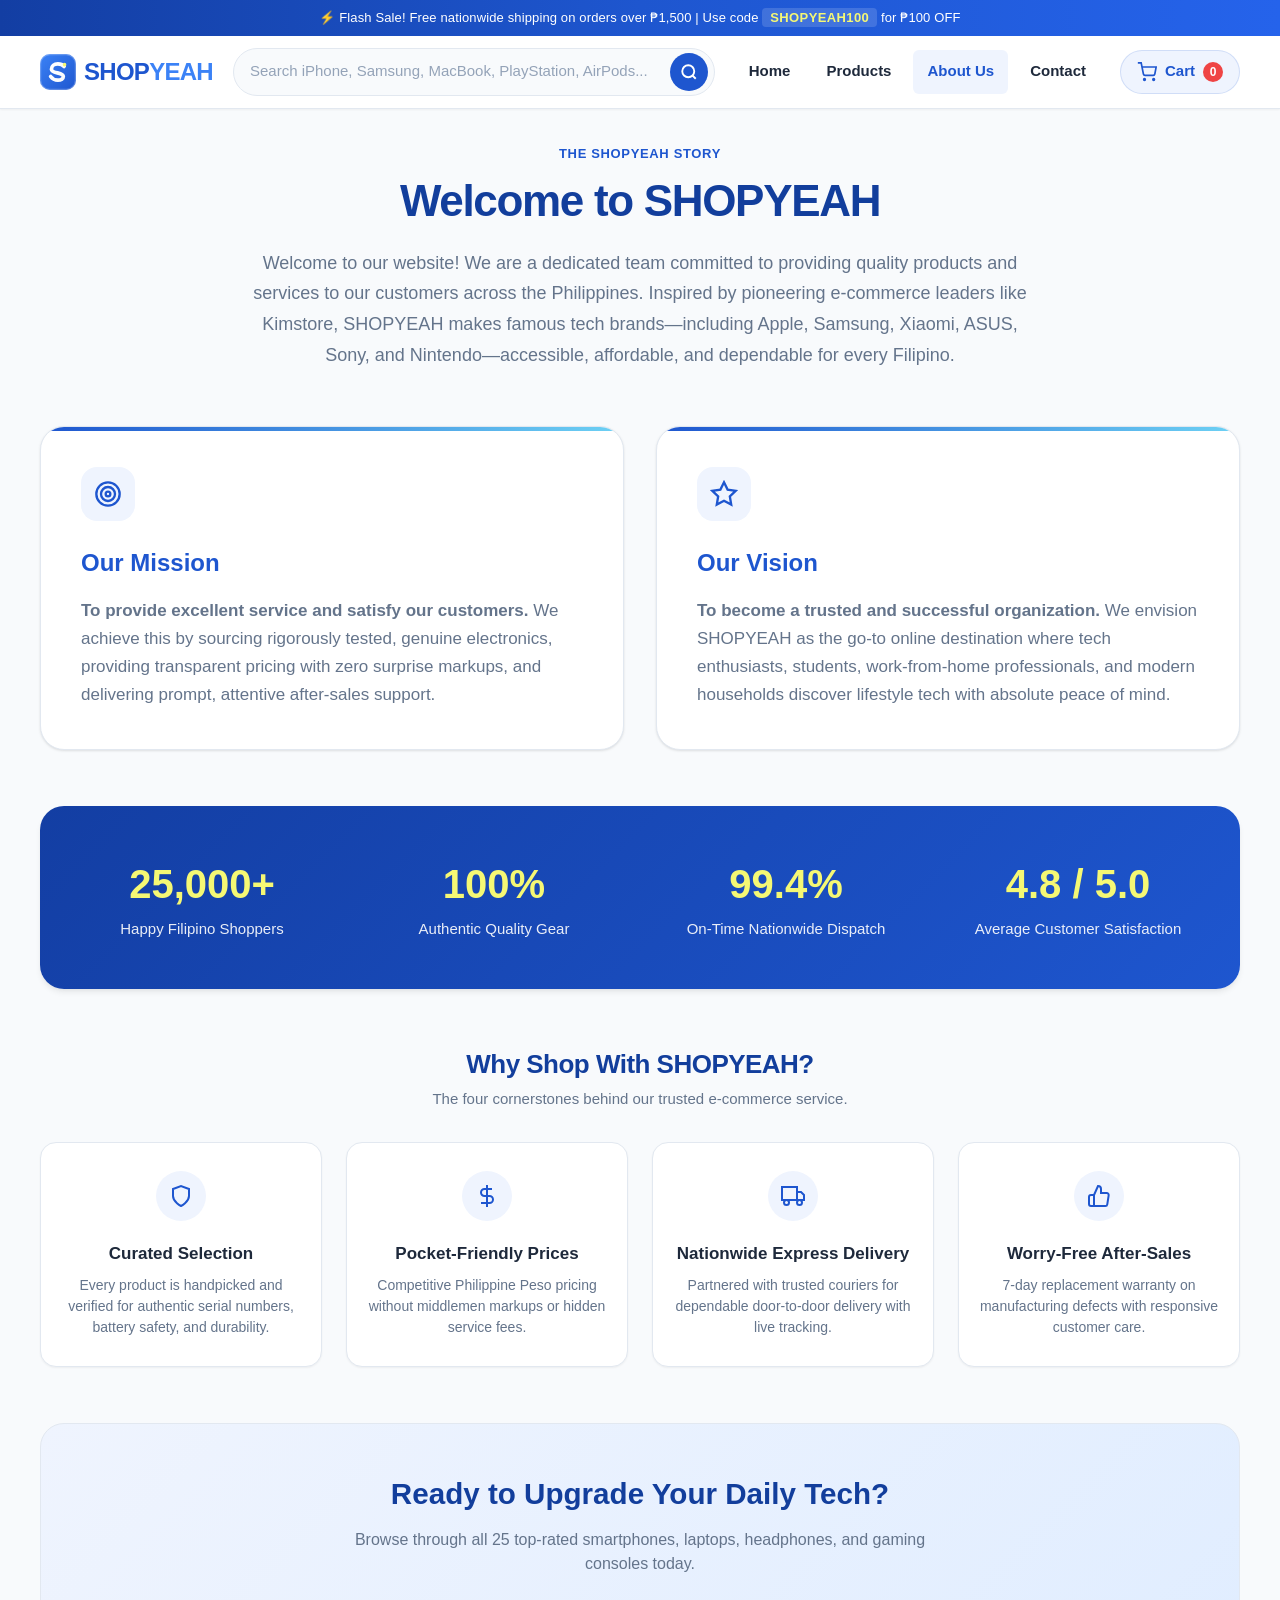
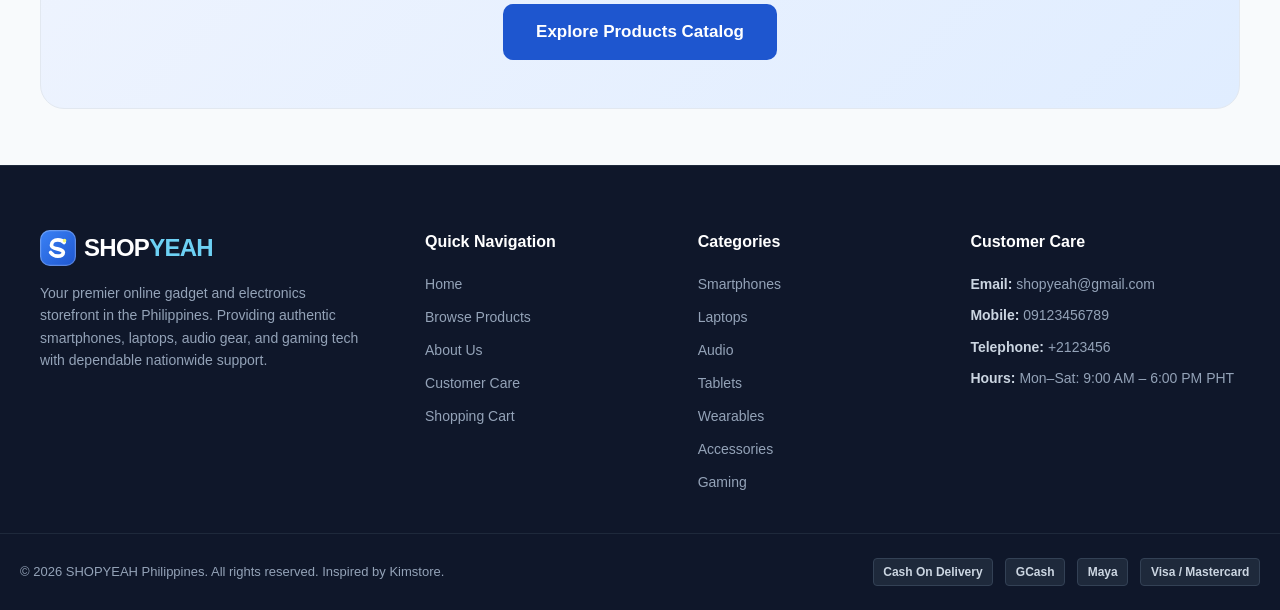
==== aboutus.html @ 4b77431b "Refactor code structure for improved readability and maintainability" ====
<!DOCTYPE html>
<html lang="en">
<head>
    <meta charset="UTF-8">
    <meta name="viewport" content="width=device-width, initial-scale=1.0">
    <title>SHOPYEAH - About Us & Our Mission</title>
    <meta name="description" content="Discover SHOPYEAH's story, our mission to provide quality tech & lifestyle products, and our vision to be the most trusted e-commerce platform in the Philippines.">
    <link rel="stylesheet" href="style.css">
</head>
<body>
    <!-- Top Announcement Bar -->
    <div class="announcement-bar" role="region" aria-label="Promotional announcement">
        <span>⚡ Flash Sale! Free nationwide shipping on orders over ₱1,500 | Use code <strong>SHOPYEAH100</strong> for ₱100 OFF</span>
    </div>

    <!-- Sticky E-Commerce Header -->
    <header class="site-header">
        <div class="header-container">
            <!-- Brand Logo with High-Quality Theme "S" Monogram -->
            <a href="index.html" class="brand-logo" aria-label="SHOPYEAH Homepage">
                <svg viewBox="0 0 44 44" width="38" height="38" fill="none" aria-hidden="true">
                    <defs>
                        <linearGradient id="sy-logo-bg" x1="0%" y1="0%" x2="100%" y2="100%">
                            <stop offset="0%" stop-color="#3b82f6" />
                            <stop offset="100%" stop-color="#1e56cf" />
                        </linearGradient>
                        <linearGradient id="sy-s-grad" x1="0%" y1="0%" x2="100%" y2="100%">
                            <stop offset="0%" stop-color="#ffffff" />
                            <stop offset="100%" stop-color="#f8fafc" />
                        </linearGradient>
                    </defs>
                    <rect width="44" height="44" rx="12" fill="url(#sy-logo-bg)" />
                    <rect x="0.75" y="0.75" width="42.5" height="42.5" rx="11.25" stroke="rgba(255,255,255,0.25)" stroke-width="1.5" />
                    <path d="M29.5 15.2C27.8 13.2 25 12 21.8 12C17.2 12 14 14.8 14 18.5C14 24 28.5 22.2 28.5 27.6C28.5 30 26 32 21.8 32C17.8 32 14.8 30 13 27.5" stroke="url(#sy-s-grad)" stroke-width="4.5" stroke-linecap="round" stroke-linejoin="round" />
                    <circle cx="30" cy="13" r="2.2" fill="#f5f874" />
                </svg>
                <span>SHOP<span class="brand-highlight">YEAH</span></span>
            </a>

            <!-- Integrated Header Search Bar -->
            <div class="header-search">
                <form class="search-form header-search-form" role="search">
                    <input 
                        type="search" 
                        class="search-input" 
                        name="q" 
                        placeholder="Search iPhone, Samsung, MacBook, PlayStation, AirPods..." 
                        aria-label="Search products" 
                        autocomplete="off" 
                    />
                    <button type="submit" class="search-btn" aria-label="Submit search">
                        <svg viewBox="0 0 24 24" aria-hidden="true">
                            <circle cx="11" cy="11" r="8"></circle>
                            <line x1="21" y1="21" x2="16.65" y2="16.65"></line>
                        </svg>
                    </button>
                </form>
            </div>

            <!-- Desktop Navigation -->
            <nav aria-label="Main Navigation">
                <ul class="nav-links">
                    <li><a href="index.html">Home</a></li>
                    <li><a href="product.html">Products</a></li>
                    <li><a href="aboutus.html" class="active">About Us</a></li>
                    <li><a href="contact.html">Contact</a></li>
                </ul>
            </nav>

            <!-- Header Actions -->
            <div class="header-actions">
                <a href="cart.html" class="cart-btn" aria-label="View shopping cart">
                    <svg viewBox="0 0 24 24" aria-hidden="true">
                        <circle cx="9" cy="21" r="1"></circle>
                        <circle cx="20" cy="21" r="1"></circle>
                        <path d="M1 1h4l2.68 13.39a2 2 0 0 0 2 1.61h9.72a2 2 0 0 0 2-1.61L23 6H6"></path>
                    </svg>
                    <span>Cart</span>
                    <span id="cart-badge" class="cart-badge" aria-label="0 items in cart">0</span>
                </a>

                <button 
                    type="button" 
                    class="hamburger-btn" 
                    id="hamburger-btn" 
                    aria-expanded="false" 
                    aria-controls="mobile-nav" 
                    aria-label="Toggle navigation menu"
                >
                    <span></span>
                    <span></span>
                    <span></span>
                </button>
            </div>
        </div>

        <!-- Mobile Navigation Menu Drawer -->
        <div class="mobile-nav" id="mobile-nav">
            <ul class="mobile-nav-links">
                <li><a href="index.html">Home</a></li>
                <li><a href="product.html">Products</a></li>
                <li><a href="aboutus.html" class="active">About Us</a></li>
                <li><a href="contact.html">Contact Us</a></li>
            </ul>
            <div class="mobile-search-wrapper">
                <form class="search-form mobile-search-form" role="search">
                    <input 
                        type="search" 
                        class="search-input" 
                        name="q" 
                        placeholder="Search iPhone, MacBook, Sony..." 
                        aria-label="Search products on mobile" 
                    />
                    <button type="submit" class="search-btn" aria-label="Search">
                        <svg viewBox="0 0 24 24" aria-hidden="true">
                            <circle cx="11" cy="11" r="8"></circle>
                            <line x1="21" y1="21" x2="16.65" y2="16.65"></line>
                        </svg>
                    </button>
                </form>
            </div>
        </div>
    </header>

    <!-- Main Content -->
    <main>
        <!-- Hero Introduction -->
        <section class="about-hero" aria-label="About SHOPYEAH">
            <span class="about-hero-tag">The SHOPYEAH Story</span>
            <h1>Welcome to SHOPYEAH</h1>
            <p>
                Welcome to our website! We are a dedicated team committed to providing quality products and services to our customers across the Philippines. Inspired by pioneering e-commerce leaders like Kimstore, SHOPYEAH makes famous tech brands—including Apple, Samsung, Xiaomi, ASUS, Sony, and Nintendo—accessible, affordable, and dependable for every Filipino.
            </p>
        </section>

        <!-- Side-by-Side Mission & Vision Cards (Preserving & Elevating Original Core Content) -->
        <section class="mission-vision-grid" aria-label="Mission and Vision">
            <div class="mv-card">
                <div class="mv-icon">
                    <svg viewBox="0 0 24 24" aria-hidden="true">
                        <circle cx="12" cy="12" r="10"></circle>
                        <circle cx="12" cy="12" r="6"></circle>
                        <circle cx="12" cy="12" r="2"></circle>
                    </svg>
                </div>
                <h2>Our Mission</h2>
                <p>
                    <strong>To provide excellent service and satisfy our customers.</strong> We achieve this by sourcing rigorously tested, genuine electronics, providing transparent pricing with zero surprise markups, and delivering prompt, attentive after-sales support.
                </p>
            </div>

            <div class="mv-card">
                <div class="mv-icon">
                    <svg viewBox="0 0 24 24" aria-hidden="true">
                        <polygon points="12 2 15.09 8.26 22 9.27 17 14.14 18.18 21.02 12 17.77 5.82 21.02 7 14.14 2 9.27 8.91 8.26 12 2"></polygon>
                    </svg>
                </div>
                <h2>Our Vision</h2>
                <p>
                    <strong>To become a trusted and successful organization.</strong> We envision SHOPYEAH as the go-to online destination where tech enthusiasts, students, work-from-home professionals, and modern households discover lifestyle tech with absolute peace of mind.
                </p>
            </div>
        </section>

        <!-- Stats Counter Strip -->
        <section class="stats-strip" aria-label="Store Impact & Milestones">
            <div class="stat-item">
                <h3>25,000+</h3>
                <p>Happy Filipino Shoppers</p>
            </div>
            <div class="stat-item">
                <h3>100%</h3>
                <p>Authentic Quality Gear</p>
            </div>
            <div class="stat-item">
                <h3>99.4%</h3>
                <p>On-Time Nationwide Dispatch</p>
            </div>
            <div class="stat-item">
                <h3>4.8 / 5.0</h3>
                <p>Average Customer Satisfaction</p>
            </div>
        </section>

        <!-- Why Shop With SHOPYEAH (Kimstore Inspiration) -->
        <section aria-label="Why Choose Us">
            <div class="section-header" style="text-align: center; display: block; margin-bottom: 2rem;">
                <h2 class="section-title">Why Shop With SHOPYEAH?</h2>
                <p class="section-subtitle">The four cornerstones behind our trusted e-commerce service.</p>
            </div>

            <div class="why-shop-grid">
                <div class="why-card">
                    <div class="why-card-icon">
                        <svg viewBox="0 0 24 24"><path d="M12 22s8-4 8-10V5l-8-3-8 3v7c0 6 8 10 8 10z"></path></svg>
                    </div>
                    <h3>Curated Selection</h3>
                    <p>Every product is handpicked and verified for authentic serial numbers, battery safety, and durability.</p>
                </div>

                <div class="why-card">
                    <div class="why-card-icon">
                        <svg viewBox="0 0 24 24"><line x1="12" y1="1" x2="12" y2="23"></line><path d="M17 5H9.5a3.5 3.5 0 0 0 0 7h5a3.5 3.5 0 0 1 0 7H6"></path></svg>
                    </div>
                    <h3>Pocket-Friendly Prices</h3>
                    <p>Competitive Philippine Peso pricing without middlemen markups or hidden service fees.</p>
                </div>

                <div class="why-card">
                    <div class="why-card-icon">
                        <svg viewBox="0 0 24 24"><rect x="1" y="3" width="15" height="13"></rect><polygon points="16 8 20 8 23 11 23 16 16 16 16 8"></polygon><circle cx="5.5" cy="18.5" r="2.5"></circle><circle cx="18.5" cy="18.5" r="2.5"></circle></svg>
                    </div>
                    <h3>Nationwide Express Delivery</h3>
                    <p>Partnered with trusted couriers for dependable door-to-door delivery with live tracking.</p>
                </div>

                <div class="why-card">
                    <div class="why-card-icon">
                        <svg viewBox="0 0 24 24"><path d="M14 9V5a3 3 0 0 0-3-3l-4 9v11h11.28a2 2 0 0 0 2-1.7l1.38-9a2 2 0 0 0-2-2.3zM7 22H4a2 2 0 0 1-2-2v-7a2 2 0 0 1 2-2h3"></path></svg>
                    </div>
                    <h3>Worry-Free After-Sales</h3>
                    <p>7-day replacement warranty on manufacturing defects with responsive customer care.</p>
                </div>
            </div>
        </section>

        <!-- CTA Callout Banner -->
        <section style="background: linear-gradient(135deg, var(--color-primary-light) 0%, #e0edff 100%); border: 1px solid var(--color-border); border-radius: var(--radius-xl); padding: 3rem 2rem; text-align: center; margin-top: 1rem;">
            <h2 style="font-size: 1.85rem; font-weight: 800; color: var(--color-primary-dark); margin-bottom: 0.75rem;">
                Ready to Upgrade Your Daily Tech?
            </h2>
            <p style="color: var(--color-text-muted); max-width: 580px; margin: 0 auto 1.75rem; font-size: 1rem;">
                Browse through all 25 top-rated smartphones, laptops, headphones, and gaming consoles today.
            </p>
            <a href="product.html" class="btn btn-lg">Explore Products Catalog</a>
        </section>
    </main>

    <!-- Professional E-Commerce Footer -->
    <footer class="site-footer">
        <div class="footer-top">
            <div class="footer-brand">
                <a href="index.html" class="brand-logo">
                    <svg viewBox="0 0 44 44" width="36" height="36" fill="none" aria-hidden="true">
                        <defs>
                            <linearGradient id="sy-footer-logo-bg" x1="0%" y1="0%" x2="100%" y2="100%">
                                <stop offset="0%" stop-color="#3b82f6" />
                                <stop offset="100%" stop-color="#1e56cf" />
                            </linearGradient>
                        </defs>
                        <rect width="44" height="44" rx="12" fill="url(#sy-footer-logo-bg)" />
                        <rect x="0.75" y="0.75" width="42.5" height="42.5" rx="11.25" stroke="rgba(255,255,255,0.25)" stroke-width="1.5" />
                        <path d="M29.5 15.2C27.8 13.2 25 12 21.8 12C17.2 12 14 14.8 14 18.5C14 24 28.5 22.2 28.5 27.6C28.5 30 26 32 21.8 32C17.8 32 14.8 30 13 27.5" stroke="#ffffff" stroke-width="4.5" stroke-linecap="round" stroke-linejoin="round" />
                        <circle cx="30" cy="13" r="2.2" fill="#f5f874" />
                    </svg>
                    <span>SHOP<span style="color:var(--color-tertiary)">YEAH</span></span>
                </a>
                <p>
                    Your premier online gadget and electronics storefront in the Philippines. Providing authentic smartphones, laptops, audio gear, and gaming tech with dependable nationwide support.
                </p>
            </div>

            <div class="footer-col">
                <h4>Quick Navigation</h4>
                <ul class="footer-links">
                    <li><a href="index.html">Home</a></li>
                    <li><a href="product.html">Browse Products</a></li>
                    <li><a href="aboutus.html">About Us</a></li>
                    <li><a href="contact.html">Customer Care</a></li>
                    <li><a href="cart.html">Shopping Cart</a></li>
                </ul>
            </div>

            <div class="footer-col">
                <h4>Categories</h4>
                <ul class="footer-links">
                    <li><a href="product.html?category=Smartphones">Smartphones</a></li>
                    <li><a href="product.html?category=Laptops">Laptops</a></li>
                    <li><a href="product.html?category=Audio">Audio</a></li>
                    <li><a href="product.html?category=Tablets">Tablets</a></li>
                    <li><a href="product.html?category=Wearables">Wearables</a></li>
                    <li><a href="product.html?category=Accessories">Accessories</a></li>
                    <li><a href="product.html?category=Gaming">Gaming</a></li>
                </ul>
            </div>

            <div class="footer-col footer-contact">
                <h4>Customer Care</h4>
                <p><strong>Email:</strong> shopyeah@gmail.com</p>
                <p><strong>Mobile:</strong> 09123456789</p>
                <p><strong>Telephone:</strong> +2123456</p>
                <p><strong>Hours:</strong> Mon–Sat: 9:00 AM – 6:00 PM PHT</p>
            </div>
        </div>

        <div class="footer-bottom">
            <div class="footer-bottom-container">
                <p>&copy; 2026 SHOPYEAH Philippines. All rights reserved. Inspired by Kimstore.</p>
                <div class="payment-badges">
                    <span class="pay-pill">Cash On Delivery</span>
                    <span class="pay-pill">GCash</span>
                    <span class="pay-pill">Maya</span>
                    <span class="pay-pill">Visa / Mastercard</span>
                </div>
            </div>
        </div>
    </footer>

    <!-- Shared Application Script -->
    <script src="app.js"></script>
</body>
</html>
---- style.css ----
/* ==========================================================================
   SHOPYEAH - Modern E-Commerce Storefront Stylesheet
   Inspired by Kimstore.com with High-Performance Vanilla CSS3
   ========================================================================== */

/* --------------------------------------------------------------------------
   Design Tokens & CSS Variables
   -------------------------------------------------------------------------- */
:root {
  /* Brand Colors */
  --color-primary: #1e56cf;
  --color-primary-dark: #123e9c;
  --color-primary-light: #eff4fe;
  --color-secondary: #3b82f6;
  --color-tertiary: #6dd1f4;
  --color-accent: #f5f874;

  /* Semantic UI Colors */
  --color-sale: #ef4444;
  --color-sale-light: #fee2e2;
  --color-sale-text: #b91c1c;
  --color-star: #f59e0b;
  --color-success: #10b981;
  --color-success-light: #d1fae5;
  --color-warning: #f59e0b;
  
  /* Neutral Surfaces & Grayscale */
  --color-bg: #f8fafc;
  --color-surface: #ffffff;
  --color-surface-hover: #f1f5f9;
  --color-border: #e2e8f0;
  --color-border-subtle: #edf2f7;
  --color-text: #1e293b;
  --color-text-muted: #64748b;
  --color-text-light: #94a3b8;

  /* Elevation Shadows */
  --shadow-xs: 0 1px 2px rgba(0, 0, 0, 0.05);
  --shadow-sm: 0 1px 3px rgba(0, 0, 0, 0.08), 0 1px 2px rgba(0, 0, 0, 0.04);
  --shadow-md: 0 4px 6px -1px rgba(0, 0, 0, 0.08), 0 2px 4px -2px rgba(0, 0, 0, 0.05);
  --shadow-lg: 0 10px 15px -3px rgba(0, 0, 0, 0.08), 0 4px 6px -4px rgba(0, 0, 0, 0.04);
  --shadow-xl: 0 20px 25px -5px rgba(0, 0, 0, 0.1), 0 8px 10px -6px rgba(0, 0, 0, 0.04);

  /* Border Radii */
  --radius-xs: 4px;
  --radius-sm: 6px;
  --radius-md: 10px;
  --radius-lg: 16px;
  --radius-xl: 24px;
  --radius-full: 9999px;

  /* Layout Constants */
  --max-width: 1240px;
  --header-height: 72px;
  --announcement-height: 38px;
  --touch-target: 44px;

  /* Transitions */
  --transition-fast: 0.15s cubic-bezier(0.4, 0, 0.2, 1);
  --transition-normal: 0.25s cubic-bezier(0.4, 0, 0.2, 1);
}

/* --------------------------------------------------------------------------
   Reset & Base Standards
   -------------------------------------------------------------------------- */
*, *::before, *::after {
  box-sizing: border-box;
  margin: 0;
  padding: 0;
}

html {
  font-size: 16px;
  scroll-behavior: smooth;
  -webkit-text-size-adjust: 100%;
}

body {
  font-family: -apple-system, BlinkMacSystemFont, "Segoe UI", Roboto, Helvetica, Arial, sans-serif;
  background-color: var(--color-bg);
  color: var(--color-text);
  line-height: 1.5;
  min-height: 100vh;
  display: flex;
  flex-direction: column;
  overflow-x: hidden;
  -webkit-font-smoothing: antialiased;
}

img {
  max-width: 100%;
  height: auto;
  display: block;
}

button, input, select, textarea {
  font: inherit;
  color: inherit;
}

a {
  color: inherit;
  text-decoration: none;
}

/* Focus Visibility for Accessibility */
:focus-visible {
  outline: 2px solid var(--color-primary);
  outline-offset: 2px;
}

/* --------------------------------------------------------------------------
   Announcement Bar (Kimstore-style Top Notification)
   -------------------------------------------------------------------------- */
.announcement-bar {
  background: linear-gradient(90deg, #133ea3 0%, var(--color-primary) 50%, #2563eb 100%);
  color: #ffffff;
  font-size: 0.8125rem;
  font-weight: 500;
  padding: 0.5rem 1rem;
  text-align: center;
  position: relative;
  z-index: 1001;
  display: flex;
  align-items: center;
  justify-content: center;
  gap: 0.5rem;
  letter-spacing: 0.01em;
}

.announcement-bar strong {
  color: var(--color-accent);
  background: rgba(255, 255, 255, 0.15);
  padding: 0.125rem 0.5rem;
  border-radius: var(--radius-xs);
  letter-spacing: 0.03em;
}

/* --------------------------------------------------------------------------
   Sticky E-Commerce Header
   -------------------------------------------------------------------------- */
.site-header {
  position: sticky;
  top: 0;
  z-index: 1000;
  background-color: rgba(255, 255, 255, 0.96);
  backdrop-filter: blur(12px);
  -webkit-backdrop-filter: blur(12px);
  border-bottom: 1px solid var(--color-border);
  box-shadow: var(--shadow-xs);
  transition: box-shadow var(--transition-normal);
}

.header-container {
  max-width: var(--max-width);
  margin: 0 auto;
  padding: 0.75rem 1.25rem;
  display: flex;
  align-items: center;
  justify-content: space-between;
  gap: 1.25rem;
}

/* Brand Logo */
.brand-logo {
  display: flex;
  align-items: center;
  gap: 0.5rem;
  font-size: 1.5rem;
  font-weight: 800;
  color: var(--color-primary);
  letter-spacing: -0.03em;
  text-transform: uppercase;
  flex-shrink: 0;
}

.brand-logo svg {
  width: 36px;
  height: 36px;
  flex-shrink: 0;
  display: block;
}

.brand-logo .brand-highlight {
  color: var(--color-secondary);
}

/* Integrated Header Search Bar */
.header-search {
  flex: 1;
  max-width: 520px;
  position: relative;
}

.search-form {
  display: flex;
  align-items: center;
  background-color: var(--color-bg);
  border: 1.5px solid var(--color-border);
  border-radius: var(--radius-full);
  padding: 0.25rem 0.35rem 0.25rem 1rem;
  transition: all var(--transition-fast);
}

.search-form:focus-within {
  border-color: var(--color-primary);
  background-color: #ffffff;
  box-shadow: 0 0 0 3px rgba(30, 86, 207, 0.15);
}

.search-input {
  flex: 1;
  border: none;
  background: transparent;
  outline: none;
  font-size: 0.9375rem;
  color: var(--color-text);
  padding: 0.375rem 0;
}

.search-input::placeholder {
  color: var(--color-text-light);
}

.search-btn {
  background-color: var(--color-primary);
  color: #ffffff;
  border: none;
  border-radius: var(--radius-full);
  width: 38px;
  height: 38px;
  display: flex;
  align-items: center;
  justify-content: center;
  cursor: pointer;
  transition: background-color var(--transition-fast), transform var(--transition-fast);
  flex-shrink: 0;
}

.search-btn:hover {
  background-color: var(--color-primary-dark);
}

.search-btn svg {
  width: 18px;
  height: 18px;
  stroke: currentColor;
  stroke-width: 2.5;
  fill: none;
}

/* Desktop Navigation */
.nav-links {
  display: flex;
  align-items: center;
  gap: 0.5rem;
  list-style: none;
}

.nav-links a {
  color: var(--color-text);
  font-weight: 600;
  font-size: 0.9375rem;
  padding: 0.5rem 0.875rem;
  border-radius: var(--radius-sm);
  transition: color var(--transition-fast), background-color var(--transition-fast);
  display: inline-flex;
  align-items: center;
  min-height: var(--touch-target);
}

.nav-links a:hover {
  color: var(--color-primary);
  background-color: var(--color-primary-light);
}

.nav-links a.active {
  color: var(--color-primary);
  background-color: var(--color-primary-light);
}

/* Header Actions (Cart & Mobile Toggle) */
.header-actions {
  display: flex;
  align-items: center;
  gap: 0.75rem;
}

.cart-btn {
  display: flex;
  align-items: center;
  gap: 0.5rem;
  background-color: var(--color-primary-light);
  color: var(--color-primary);
  padding: 0.5rem 1rem;
  border-radius: var(--radius-full);
  font-weight: 600;
  font-size: 0.9375rem;
  border: 1px solid rgba(30, 86, 207, 0.15);
  transition: all var(--transition-fast);
  min-height: var(--touch-target);
  position: relative;
}

.cart-btn:hover {
  background-color: var(--color-primary);
  color: #ffffff;
  border-color: var(--color-primary);
}

.cart-btn:hover .cart-badge {
  background-color: #ffffff;
  color: var(--color-primary);
}

.cart-btn svg {
  width: 20px;
  height: 20px;
  fill: none;
  stroke: currentColor;
  stroke-width: 2;
}

.cart-badge {
  background-color: var(--color-sale);
  color: #ffffff;
  font-size: 0.75rem;
  font-weight: 700;
  min-width: 20px;
  height: 20px;
  border-radius: var(--radius-full);
  display: inline-flex;
  align-items: center;
  justify-content: center;
  padding: 0 4px;
  transition: background-color var(--transition-fast), color var(--transition-fast);
}

/* Hamburger Toggle Button */
.hamburger-btn {
  display: none;
  flex-direction: column;
  justify-content: center;
  align-items: center;
  gap: 5px;
  width: var(--touch-target);
  height: var(--touch-target);
  background: transparent;
  border: 1px solid var(--color-border);
  border-radius: var(--radius-sm);
  cursor: pointer;
  padding: 8px;
  color: var(--color-text);
  transition: background-color var(--transition-fast);
}

.hamburger-btn span {
  display: block;
  width: 20px;
  height: 2px;
  background-color: currentColor;
  border-radius: 2px;
  transition: all var(--transition-normal);
}

.hamburger-btn[aria-expanded="true"] span:nth-child(1) {
  transform: translateY(7px) rotate(45deg);
}

.hamburger-btn[aria-expanded="true"] span:nth-child(2) {
  opacity: 0;
}

.hamburger-btn[aria-expanded="true"] span:nth-child(3) {
  transform: translateY(-7px) rotate(-45deg);
}

/* Mobile Navigation Drawer */
.mobile-nav {
  display: none;
  background-color: #ffffff;
  border-bottom: 1px solid var(--color-border);
  box-shadow: var(--shadow-md);
  padding: 1rem 1.25rem 1.5rem;
}

.mobile-nav.is-open {
  display: block;
  animation: slideDown 0.25s ease-out forwards;
}

@keyframes slideDown {
  from {
    opacity: 0;
    transform: translateY(-10px);
  }
  to {
    opacity: 1;
    transform: translateY(0);
  }
}

.mobile-nav-links {
  list-style: none;
  display: flex;
  flex-direction: column;
  gap: 0.5rem;
}

.mobile-nav-links a {
  display: flex;
  align-items: center;
  padding: 0.75rem 1rem;
  font-size: 1rem;
  font-weight: 600;
  border-radius: var(--radius-md);
  color: var(--color-text);
  min-height: var(--touch-target);
}

.mobile-nav-links a.active,
.mobile-nav-links a:hover {
  background-color: var(--color-primary-light);
  color: var(--color-primary);
}

.mobile-search-wrapper {
  margin-top: 1rem;
  padding-top: 1rem;
  border-top: 1px solid var(--color-border);
}

/* --------------------------------------------------------------------------
   Main Container Layout
   -------------------------------------------------------------------------- */
main {
  flex: 1;
  width: 100%;
  max-width: var(--max-width);
  margin: 0 auto;
  padding: 2rem 1.25rem 3.5rem;
}

/* Common Page Heading */
.page-header {
  margin-bottom: 2rem;
  text-align: center;
}

.page-title {
  font-size: 2.25rem;
  font-weight: 800;
  color: var(--color-primary-dark);
  letter-spacing: -0.03em;
  margin-bottom: 0.5rem;
}

.page-subtitle {
  color: var(--color-text-muted);
  font-size: 1.0625rem;
  max-width: 650px;
  margin: 0 auto;
}

/* Standard Buttons */
.btn {
  display: inline-flex;
  align-items: center;
  justify-content: center;
  gap: 0.5rem;
  background-color: var(--color-primary);
  color: #ffffff;
  padding: 0.75rem 1.5rem;
  border-radius: var(--radius-md);
  font-weight: 600;
  font-size: 0.9375rem;
  border: 1px solid transparent;
  cursor: pointer;
  transition: all var(--transition-fast);
  min-height: var(--touch-target);
  text-align: center;
}

.btn:hover {
  background-color: var(--color-primary-dark);
  transform: translateY(-1px);
  box-shadow: var(--shadow-sm);
}

.btn:active {
  transform: translateY(0);
}

.btn-secondary {
  background-color: #ffffff;
  color: var(--color-primary);
  border: 1.5px solid var(--color-primary);
}

.btn-secondary:hover {
  background-color: var(--color-primary-light);
  color: var(--color-primary-dark);
}

.btn-accent {
  background-color: var(--color-sale);
  color: #ffffff;
}

.btn-accent:hover {
  background-color: #dc2626;
}

.btn-outline {
  background-color: transparent;
  color: var(--color-text);
  border: 1px solid var(--color-border);
}

.btn-outline:hover {
  background-color: var(--color-surface-hover);
  border-color: var(--color-text-light);
}

.btn-sm {
  padding: 0.4rem 0.85rem;
  font-size: 0.875rem;
  min-height: 36px;
}

.btn-lg {
  padding: 0.875rem 2rem;
  font-size: 1.0625rem;
  font-weight: 700;
}

.btn-block {
  width: 100%;
}

/* --------------------------------------------------------------------------
   Hero Section (Storefront Home)
   -------------------------------------------------------------------------- */
.hero-banner {
  background: linear-gradient(135deg, #133ea3 0%, var(--color-primary) 55%, #1d4ed8 100%);
  border-radius: var(--radius-xl);
  padding: 3.5rem 3rem;
  color: #ffffff;
  margin-bottom: 2.5rem;
  position: relative;
  overflow: hidden;
  box-shadow: var(--shadow-lg);
}

.hero-banner::after {
  content: "";
  position: absolute;
  top: -50%;
  right: -20%;
  width: 600px;
  height: 600px;
  background: radial-gradient(circle, rgba(109, 209, 244, 0.25) 0%, rgba(255, 255, 255, 0) 70%);
  border-radius: 50%;
  pointer-events: none;
}

.hero-grid {
  display: grid;
  grid-template-columns: 1.2fr 0.8fr;
  align-items: center;
  gap: 2.5rem;
  position: relative;
  z-index: 2;
}

.hero-content {
  max-width: 620px;
}

.hero-badge {
  display: inline-flex;
  align-items: center;
  gap: 0.5rem;
  background: rgba(255, 255, 255, 0.15);
  border: 1px solid rgba(255, 255, 255, 0.3);
  padding: 0.35rem 0.85rem;
  border-radius: var(--radius-full);
  font-size: 0.8125rem;
  font-weight: 700;
  text-transform: uppercase;
  letter-spacing: 0.05em;
  margin-bottom: 1.25rem;
  color: var(--color-accent);
}

.hero-title {
  font-size: 3rem;
  font-weight: 800;
  line-height: 1.15;
  letter-spacing: -0.03em;
  margin-bottom: 1.25rem;
}

.hero-title span {
  color: var(--color-accent);
}

.hero-description {
  font-size: 1.125rem;
  line-height: 1.6;
  opacity: 0.92;
  margin-bottom: 2rem;
  max-width: 520px;
}

.hero-actions {
  display: flex;
  gap: 1rem;
  flex-wrap: wrap;
}

.hero-card {
  background: rgba(255, 255, 255, 0.1);
  backdrop-filter: blur(16px);
  -webkit-backdrop-filter: blur(16px);
  border: 1px solid rgba(255, 255, 255, 0.2);
  border-radius: var(--radius-lg);
  padding: 1.75rem;
  box-shadow: 0 15px 30px rgba(0, 0, 0, 0.2);
  display: flex;
  flex-direction: column;
  gap: 1rem;
}

.hero-card-img {
  width: 100%;
  height: 220px;
  object-fit: cover;
  border-radius: var(--radius-md);
  box-shadow: var(--shadow-sm);
}

.hero-card-meta {
  display: flex;
  justify-content: space-between;
  align-items: center;
}

.hero-card-title {
  font-weight: 700;
  font-size: 1.125rem;
}

.hero-card-price {
  font-size: 1.35rem;
  font-weight: 800;
  color: var(--color-accent);
}

/* --------------------------------------------------------------------------
   Trust / Value Proposition Strip
   -------------------------------------------------------------------------- */
.trust-strip {
  display: grid;
  grid-template-columns: repeat(4, 1fr);
  gap: 1.25rem;
  margin-bottom: 3rem;
}

.trust-item {
  background-color: var(--color-surface);
  border: 1px solid var(--color-border);
  border-radius: var(--radius-md);
  padding: 1.25rem;
  display: flex;
  align-items: center;
  gap: 1rem;
  box-shadow: var(--shadow-xs);
  transition: transform var(--transition-fast), box-shadow var(--transition-fast);
}

.trust-item:hover {
  transform: translateY(-2px);
  box-shadow: var(--shadow-sm);
}

.trust-icon-box {
  width: 48px;
  height: 48px;
  border-radius: var(--radius-md);
  background-color: var(--color-primary-light);
  color: var(--color-primary);
  display: flex;
  align-items: center;
  justify-content: center;
  flex-shrink: 0;
}

.trust-icon-box svg {
  width: 24px;
  height: 24px;
  stroke: currentColor;
  fill: none;
  stroke-width: 2;
}

.trust-item h4 {
  font-size: 0.9375rem;
  font-weight: 700;
  color: var(--color-text);
  margin-bottom: 0.15rem;
}

.trust-item p {
  font-size: 0.8125rem;
  color: var(--color-text-muted);
  line-height: 1.35;
  margin: 0;
}

/* --------------------------------------------------------------------------
   Category Navigation Pills / Cards
   -------------------------------------------------------------------------- */
.section-header {
  display: flex;
  justify-content: space-between;
  align-items: flex-end;
  margin-bottom: 1.5rem;
  flex-wrap: wrap;
  gap: 1rem;
}

.section-title {
  font-size: 1.625rem;
  font-weight: 800;
  color: var(--color-primary-dark);
  letter-spacing: -0.02em;
}

.section-subtitle {
  color: var(--color-text-muted);
  font-size: 0.9375rem;
  margin-top: 0.25rem;
}

.category-grid {
  display: grid;
  grid-template-columns: repeat(7, 1fr);
  gap: 0.85rem;
  margin-bottom: 3.5rem;
}

.category-card {
  background-color: var(--color-surface);
  border: 1px solid var(--color-border);
  border-radius: var(--radius-lg);
  padding: 1.5rem 1rem;
  text-align: center;
  display: flex;
  flex-direction: column;
  align-items: center;
  gap: 0.85rem;
  box-shadow: var(--shadow-xs);
  transition: all var(--transition-fast);
  cursor: pointer;
}

.category-card:hover {
  transform: translateY(-4px);
  border-color: var(--color-secondary);
  box-shadow: var(--shadow-md);
  background-color: #ffffff;
}

.category-icon-wrapper {
  width: 56px;
  height: 56px;
  border-radius: var(--radius-full);
  background: var(--color-primary-light);
  color: var(--color-primary);
  display: flex;
  align-items: center;
  justify-content: center;
  transition: all var(--transition-fast);
}

.category-card:hover .category-icon-wrapper {
  background: var(--color-primary);
  color: #ffffff;
  transform: scale(1.08);
}

.category-icon-wrapper svg {
  width: 28px;
  height: 28px;
  stroke: currentColor;
  fill: none;
  stroke-width: 2;
}

.category-card h3 {
  font-size: 0.9375rem;
  font-weight: 700;
  color: var(--color-text);
}

.category-card span {
  font-size: 0.75rem;
  color: var(--color-text-light);
  font-weight: 500;
}

/* --------------------------------------------------------------------------
   Product Toolbar (Product Catalog Page)
   -------------------------------------------------------------------------- */
.catalog-toolbar {
  background-color: var(--color-surface);
  border: 1px solid var(--color-border);
  border-radius: var(--radius-lg);
  padding: 1.25rem;
  margin-bottom: 2rem;
  box-shadow: var(--shadow-xs);
  display: flex;
  flex-direction: column;
  gap: 1.25rem;
}

/* Category Filter Pills */
.category-filter-pills {
  display: flex;
  gap: 0.5rem;
  overflow-x: auto;
  padding-bottom: 0.25rem;
  scrollbar-width: thin;
  -webkit-overflow-scrolling: touch;
}

.filter-pill {
  background-color: var(--color-bg);
  border: 1px solid var(--color-border);
  border-radius: var(--radius-full);
  padding: 0.5rem 1rem;
  font-size: 0.875rem;
  font-weight: 600;
  color: var(--color-text-muted);
  cursor: pointer;
  white-space: nowrap;
  transition: all var(--transition-fast);
  min-height: 38px;
}

.filter-pill:hover {
  border-color: var(--color-secondary);
  color: var(--color-primary);
}

.filter-pill.active {
  background-color: var(--color-primary);
  color: #ffffff;
  border-color: var(--color-primary);
  box-shadow: var(--shadow-xs);
}

.toolbar-controls {
  display: flex;
  justify-content: space-between;
  align-items: center;
  gap: 1rem;
  flex-wrap: wrap;
}

.catalog-search-box {
  flex: 1;
  max-width: 380px;
  position: relative;
  display: flex;
  align-items: center;
}

.catalog-search-input {
  width: 100%;
  padding: 0.6rem 2.25rem 0.6rem 1rem;
  background-color: var(--color-bg);
  border: 1px solid var(--color-border);
  border-radius: var(--radius-md);
  font-size: 0.9375rem;
}

.catalog-search-input:focus {
  outline: none;
  border-color: var(--color-primary);
  background-color: #ffffff;
  box-shadow: 0 0 0 3px rgba(30, 86, 207, 0.12);
}

.catalog-search-clear {
  position: absolute;
  right: 0.5rem;
  background: transparent;
  border: none;
  cursor: pointer;
  color: var(--color-text-light);
  display: none;
  padding: 4px;
}

.catalog-search-clear.visible {
  display: block;
}

.catalog-sort-group {
  display: flex;
  align-items: center;
  gap: 0.5rem;
}

.catalog-sort-label {
  font-size: 0.875rem;
  font-weight: 600;
  color: var(--color-text-muted);
  white-space: nowrap;
}

.catalog-sort-select {
  padding: 0.55rem 2rem 0.55rem 0.85rem;
  background-color: var(--color-bg);
  border: 1px solid var(--color-border);
  border-radius: var(--radius-md);
  font-size: 0.875rem;
  font-weight: 500;
  cursor: pointer;
  appearance: none;
  background-image: url("data:image/svg+xml;charset=UTF-8,%3csvg xmlns='http://www.w3.org/2000/svg' viewBox='0 0 24 24' fill='none' stroke='%2364748b' stroke-width='2' stroke-linecap='round' stroke-linejoin='round'%3e%3cpolyline points='6 9 12 15 18 9'%3e%3c/polyline%3e%3c/svg%3e");
  background-repeat: no-repeat;
  background-position: right 0.6rem center;
  background-size: 16px;
}

.product-count-meta {
  font-size: 0.875rem;
  color: var(--color-text-muted);
  font-weight: 500;
}

/* --------------------------------------------------------------------------
   Product Grid & Kimstore-Style Product Cards
   -------------------------------------------------------------------------- */
.product-grid {
  display: grid;
  grid-template-columns: repeat(4, 1fr);
  gap: 1.5rem;
  margin-bottom: 2.5rem;
}

.product-card {
  background-color: var(--color-surface);
  border: 1px solid var(--color-border);
  border-radius: var(--radius-lg);
  padding: 1rem;
  display: flex;
  flex-direction: column;
  position: relative;
  transition: transform var(--transition-fast), box-shadow var(--transition-fast), border-color var(--transition-fast);
  box-shadow: var(--shadow-xs);
}

.product-card:hover {
  transform: translateY(-4px);
  box-shadow: var(--shadow-md);
  border-color: rgba(30, 86, 207, 0.3);
}

/* Card Badges */
.card-badges {
  position: absolute;
  top: 1.5rem;
  left: 1.5rem;
  right: 1.5rem;
  display: flex;
  justify-content: space-between;
  align-items: flex-start;
  z-index: 3;
  pointer-events: none;
}

.badge-tag {
  font-size: 0.6875rem;
  font-weight: 700;
  text-transform: uppercase;
  padding: 0.25rem 0.5rem;
  border-radius: var(--radius-sm);
  letter-spacing: 0.03em;
}

.badge-promo {
  background-color: var(--color-sale);
  color: #ffffff;
  box-shadow: 0 2px 4px rgba(239, 68, 68, 0.25);
}

.badge-category {
  background-color: rgba(255, 255, 255, 0.92);
  color: var(--color-primary-dark);
  border: 1px solid rgba(0, 0, 0, 0.08);
  backdrop-filter: blur(4px);
}

/* Product Thumbnail */
.product-image-container {
  width: 100%;
  aspect-ratio: 1 / 1;
  background-color: #f1f5f9;
  border-radius: var(--radius-md);
  overflow: hidden;
  margin-bottom: 0.875rem;
  position: relative;
}

.product-image {
  width: 100%;
  height: 100%;
  object-fit: cover;
  transition: transform 0.35s ease;
}

.product-card:hover .product-image {
  transform: scale(1.05);
}

/* Product Card Information */
.product-category-text {
  font-size: 0.75rem;
  color: var(--color-text-light);
  font-weight: 600;
  text-transform: uppercase;
  margin-bottom: 0.35rem;
  letter-spacing: 0.03em;
}

.product-title {
  font-size: 0.9375rem;
  font-weight: 700;
  color: var(--color-text);
  line-height: 1.35;
  margin-bottom: 0.5rem;
  display: -webkit-box;
  -webkit-line-clamp: 2;
  -webkit-box-orient: vertical;
  overflow: hidden;
  height: 2.7em;
}

/* Star Rating */
.product-rating {
  display: flex;
  align-items: center;
  gap: 0.35rem;
  font-size: 0.8125rem;
  margin-bottom: 0.75rem;
}

.stars-wrapper {
  display: inline-flex;
  gap: 2px;
  color: var(--color-star);
}

.stars-wrapper svg {
  width: 14px;
  height: 14px;
  fill: currentColor;
}

.rating-score {
  font-weight: 700;
  color: var(--color-text);
}

.rating-count {
  color: var(--color-text-light);
}

/* Price Row */
.product-price-row {
  display: flex;
  align-items: baseline;
  gap: 0.5rem;
  margin-top: auto;
  margin-bottom: 1rem;
}

.current-price {
  font-size: 1.25rem;
  font-weight: 800;
  color: var(--color-primary);
  letter-spacing: -0.01em;
}

.original-price {
  font-size: 0.875rem;
  color: var(--color-text-light);
  text-decoration: line-through;
  font-weight: 500;
}

.discount-pill {
  font-size: 0.6875rem;
  font-weight: 700;
  color: var(--color-sale-text);
  background-color: var(--color-sale-light);
  padding: 0.15rem 0.4rem;
  border-radius: var(--radius-xs);
}

/* Add to Cart Card Action */
.btn-add-cart {
  width: 100%;
  display: flex;
  align-items: center;
  justify-content: center;
  gap: 0.5rem;
  background-color: var(--color-primary-light);
  color: var(--color-primary);
  border: 1px solid rgba(30, 86, 207, 0.2);
  border-radius: var(--radius-md);
  padding: 0.65rem 1rem;
  font-weight: 700;
  font-size: 0.875rem;
  cursor: pointer;
  transition: all var(--transition-fast);
  min-height: var(--touch-target);
}

.btn-add-cart:hover {
  background-color: var(--color-primary);
  color: #ffffff;
  border-color: var(--color-primary);
}

.btn-add-cart svg {
  width: 18px;
  height: 18px;
  stroke: currentColor;
  stroke-width: 2;
  fill: none;
}

/* Temporary Added State */
.btn-add-cart.added {
  background-color: var(--color-success) !important;
  color: #ffffff !important;
  border-color: var(--color-success) !important;
}

/* --------------------------------------------------------------------------
   Empty State Component
   -------------------------------------------------------------------------- */
.empty-state {
  text-align: center;
  padding: 4rem 2rem;
  background-color: var(--color-surface);
  border: 1px solid var(--color-border);
  border-radius: var(--radius-lg);
  box-shadow: var(--shadow-xs);
  max-width: 600px;
  margin: 2rem auto;
}

.empty-state-icon {
  width: 72px;
  height: 72px;
  border-radius: var(--radius-full);
  background-color: var(--color-primary-light);
  color: var(--color-primary);
  display: flex;
  align-items: center;
  justify-content: center;
  margin: 0 auto 1.5rem;
}

.empty-state-icon svg {
  width: 36px;
  height: 36px;
  stroke: currentColor;
  fill: none;
  stroke-width: 1.8;
}

.empty-state h3 {
  font-size: 1.35rem;
  font-weight: 700;
  color: var(--color-text);
  margin-bottom: 0.5rem;
}

.empty-state p {
  color: var(--color-text-muted);
  font-size: 0.9375rem;
  margin-bottom: 1.75rem;
  line-height: 1.5;
}

/* --------------------------------------------------------------------------
   Shopping Cart Layout
   -------------------------------------------------------------------------- */
.cart-layout {
  display: grid;
  grid-template-columns: 1.4fr 0.8fr;
  gap: 2rem;
  align-items: flex-start;
}

.cart-items-panel {
  background-color: var(--color-surface);
  border: 1px solid var(--color-border);
  border-radius: var(--radius-lg);
  padding: 1.5rem;
  box-shadow: var(--shadow-xs);
}

.cart-panel-header {
  display: flex;
  justify-content: space-between;
  align-items: center;
  padding-bottom: 1rem;
  border-bottom: 1px solid var(--color-border);
  margin-bottom: 1rem;
}

.cart-panel-title {
  font-size: 1.125rem;
  font-weight: 700;
}

.cart-clear-btn {
  background: none;
  border: none;
  color: var(--color-sale);
  font-size: 0.875rem;
  font-weight: 600;
  cursor: pointer;
  padding: 0.35rem 0.5rem;
  border-radius: var(--radius-xs);
  transition: background-color var(--transition-fast);
}

.cart-clear-btn:hover {
  background-color: var(--color-sale-light);
}

/* Cart Item Row */
.cart-item-row {
  display: grid;
  grid-template-columns: 80px 1fr auto auto;
  gap: 1.25rem;
  align-items: center;
  padding: 1.25rem 0;
  border-bottom: 1px solid var(--color-border-subtle);
}

.cart-item-row:last-child {
  border-bottom: none;
}

.cart-item-thumb {
  width: 80px;
  height: 80px;
  border-radius: var(--radius-md);
  object-fit: cover;
  background-color: var(--color-bg);
}

.cart-item-details {
  display: flex;
  flex-direction: column;
  gap: 0.25rem;
}

.cart-item-category {
  font-size: 0.75rem;
  color: var(--color-text-light);
  text-transform: uppercase;
  font-weight: 600;
}

.cart-item-title {
  font-size: 0.9375rem;
  font-weight: 700;
  color: var(--color-text);
  line-height: 1.35;
}

.cart-item-unit-price {
  font-size: 0.875rem;
  color: var(--color-text-muted);
}

/* Quantity Control Buttons */
.qty-controller {
  display: flex;
  align-items: center;
  border: 1px solid var(--color-border);
  border-radius: var(--radius-md);
  overflow: hidden;
  background-color: var(--color-bg);
}

.qty-btn {
  background: transparent;
  border: none;
  width: 34px;
  height: 34px;
  display: flex;
  align-items: center;
  justify-content: center;
  cursor: pointer;
  font-size: 1.1rem;
  font-weight: 600;
  color: var(--color-text);
  transition: background-color var(--transition-fast);
}

.qty-btn:hover {
  background-color: #e2e8f0;
}

.qty-input {
  width: 40px;
  height: 34px;
  border: none;
  background: transparent;
  text-align: center;
  font-weight: 700;
  font-size: 0.9375rem;
}

.cart-item-subtotal {
  font-size: 1.0625rem;
  font-weight: 800;
  color: var(--color-primary);
  min-width: 90px;
  text-align: right;
}

.cart-item-remove {
  background: transparent;
  border: none;
  color: var(--color-text-light);
  cursor: pointer;
  padding: 6px;
  border-radius: var(--radius-sm);
  display: flex;
  align-items: center;
  justify-content: center;
  transition: color var(--transition-fast), background-color var(--transition-fast);
}

.cart-item-remove:hover {
  color: var(--color-sale);
  background-color: var(--color-sale-light);
}

.cart-item-remove svg {
  width: 18px;
  height: 18px;
  stroke: currentColor;
  stroke-width: 2;
  fill: none;
}

/* Order Summary Card */
.order-summary-card {
  background-color: var(--color-surface);
  border: 1px solid var(--color-border);
  border-radius: var(--radius-lg);
  padding: 1.75rem;
  box-shadow: var(--shadow-sm);
  position: sticky;
  top: calc(var(--header-height) + 1.5rem);
}

.summary-title {
  font-size: 1.25rem;
  font-weight: 800;
  color: var(--color-primary-dark);
  margin-bottom: 1.25rem;
  padding-bottom: 0.75rem;
  border-bottom: 1px solid var(--color-border);
}

.summary-row {
  display: flex;
  justify-content: space-between;
  align-items: center;
  margin-bottom: 0.85rem;
  font-size: 0.9375rem;
  color: var(--color-text-muted);
}

.summary-row.total-row {
  font-size: 1.25rem;
  font-weight: 800;
  color: var(--color-text);
  padding-top: 1rem;
  margin-top: 1rem;
  border-top: 2px dashed var(--color-border);
}

.summary-row.total-row .total-amount {
  color: var(--color-primary);
}

/* Shipping Progress Bar */
.shipping-progress-wrapper {
  background-color: var(--color-bg);
  border: 1px solid var(--color-border);
  border-radius: var(--radius-md);
  padding: 0.85rem 1rem;
  margin-bottom: 1.25rem;
}

.shipping-progress-text {
  font-size: 0.8125rem;
  color: var(--color-text);
  font-weight: 600;
  margin-bottom: 0.5rem;
  display: flex;
  align-items: center;
  gap: 0.4rem;
}

.shipping-progress-bar-bg {
  width: 100%;
  height: 6px;
  background-color: #e2e8f0;
  border-radius: var(--radius-full);
  overflow: hidden;
}

.shipping-progress-bar-fill {
  height: 100%;
  background: linear-gradient(90deg, var(--color-primary) 0%, var(--color-success) 100%);
  border-radius: var(--radius-full);
  transition: width 0.3s ease;
}

/* Promo Code Box */
.promo-box {
  margin: 1.25rem 0;
  display: flex;
  gap: 0.5rem;
}

.promo-input {
  flex: 1;
  padding: 0.6rem 0.85rem;
  border: 1px solid var(--color-border);
  border-radius: var(--radius-md);
  font-size: 0.875rem;
  text-transform: uppercase;
}

.promo-input:focus {
  outline: none;
  border-color: var(--color-primary);
}

.promo-message {
  font-size: 0.8125rem;
  margin-top: -0.5rem;
  margin-bottom: 1rem;
}

.promo-message.success {
  color: var(--color-success);
  font-weight: 600;
}

.promo-message.error {
  color: var(--color-sale);
  font-weight: 500;
}

.checkout-trust-badges {
  margin-top: 1.5rem;
  display: flex;
  align-items: center;
  justify-content: center;
  gap: 0.75rem;
  font-size: 0.75rem;
  color: var(--color-text-muted);
}

/* --------------------------------------------------------------------------
   Modal Dialogs (Checkout & Confirmation)
   -------------------------------------------------------------------------- */
.modal-overlay {
  position: fixed;
  top: 0;
  left: 0;
  right: 0;
  bottom: 0;
  background-color: rgba(15, 23, 42, 0.6);
  backdrop-filter: blur(4px);
  -webkit-backdrop-filter: blur(4px);
  z-index: 2000;
  display: flex;
  align-items: center;
  justify-content: center;
  padding: 1.25rem;
  opacity: 0;
  visibility: hidden;
  transition: opacity 0.25s ease, visibility 0.25s ease;
}

.modal-overlay.is-active {
  opacity: 1;
  visibility: visible;
}

.modal-content {
  background-color: #ffffff;
  border-radius: var(--radius-xl);
  padding: 2.25rem;
  max-width: 520px;
  width: 100%;
  box-shadow: var(--shadow-xl);
  transform: translateY(20px) scale(0.96);
  transition: transform 0.25s ease;
  position: relative;
  max-height: 90vh;
  overflow-y: auto;
}

.modal-overlay.is-active .modal-content {
  transform: translateY(0) scale(1);
}

.modal-close-btn {
  position: absolute;
  top: 1.25rem;
  right: 1.25rem;
  background: transparent;
  border: none;
  font-size: 1.5rem;
  color: var(--color-text-light);
  cursor: pointer;
  padding: 0.25rem;
  line-height: 1;
}

.modal-close-btn:hover {
  color: var(--color-text);
}

.modal-header {
  text-align: center;
  margin-bottom: 1.5rem;
}

.modal-icon-success {
  width: 64px;
  height: 64px;
  border-radius: var(--radius-full);
  background-color: var(--color-success-light);
  color: var(--color-success);
  display: flex;
  align-items: center;
  justify-content: center;
  margin: 0 auto 1rem;
}

.modal-icon-success svg {
  width: 32px;
  height: 32px;
  stroke: currentColor;
  stroke-width: 3;
  fill: none;
}

.modal-title {
  font-size: 1.5rem;
  font-weight: 800;
  color: var(--color-primary-dark);
}

.modal-subtitle {
  color: var(--color-text-muted);
  font-size: 0.9375rem;
  margin-top: 0.35rem;
}

/* Form Styles */
.form-group {
  margin-bottom: 1.25rem;
}

.form-label {
  display: block;
  font-size: 0.875rem;
  font-weight: 600;
  color: var(--color-text);
  margin-bottom: 0.4rem;
}

.form-input, .form-textarea, .form-select {
  width: 100%;
  padding: 0.75rem 1rem;
  border: 1px solid var(--color-border);
  border-radius: var(--radius-md);
  background-color: var(--color-bg);
  font-size: 0.9375rem;
  color: var(--color-text);
  transition: all var(--transition-fast);
}

.form-input:focus, .form-textarea:focus, .form-select:focus {
  outline: none;
  border-color: var(--color-primary);
  background-color: #ffffff;
  box-shadow: 0 0 0 3px rgba(30, 86, 207, 0.12);
}

.form-textarea {
  min-height: 120px;
  resize: vertical;
}

/* --------------------------------------------------------------------------
   Contact Page Styles
   -------------------------------------------------------------------------- */
.contact-layout {
  display: grid;
  grid-template-columns: 0.9fr 1.1fr;
  gap: 2.5rem;
  align-items: flex-start;
}

.contact-cards-column {
  display: flex;
  flex-direction: column;
  gap: 1.25rem;
}

.contact-card {
  background-color: var(--color-surface);
  border: 1px solid var(--color-border);
  border-radius: var(--radius-lg);
  padding: 1.5rem;
  box-shadow: var(--shadow-xs);
  display: flex;
  align-items: flex-start;
  gap: 1.25rem;
  transition: transform var(--transition-fast);
}

.contact-card:hover {
  transform: translateY(-2px);
}

.contact-icon-box {
  width: 48px;
  height: 48px;
  border-radius: var(--radius-md);
  background-color: var(--color-primary-light);
  color: var(--color-primary);
  display: flex;
  align-items: center;
  justify-content: center;
  flex-shrink: 0;
}

.contact-icon-box svg {
  width: 24px;
  height: 24px;
  stroke: currentColor;
  stroke-width: 2;
  fill: none;
}

.contact-card-content h3 {
  font-size: 1.0625rem;
  font-weight: 700;
  color: var(--color-text);
  margin-bottom: 0.35rem;
}

.contact-card-content p, .contact-card-content a {
  font-size: 0.9375rem;
  color: var(--color-text-muted);
  line-height: 1.4;
}

.contact-card-content a:hover {
  color: var(--color-primary);
  text-decoration: underline;
}

.contact-form-panel {
  background-color: var(--color-surface);
  border: 1px solid var(--color-border);
  border-radius: var(--radius-xl);
  padding: 2.25rem;
  box-shadow: var(--shadow-sm);
}

.contact-form-panel h2 {
  font-size: 1.5rem;
  font-weight: 800;
  color: var(--color-primary-dark);
  margin-bottom: 0.5rem;
}

.contact-form-panel p {
  color: var(--color-text-muted);
  margin-bottom: 1.75rem;
  font-size: 0.9375rem;
}

/* --------------------------------------------------------------------------
   About Us Page Styles
   -------------------------------------------------------------------------- */
.about-hero {
  text-align: center;
  max-width: 800px;
  margin: 0 auto 3.5rem;
}

.about-hero-tag {
  color: var(--color-primary);
  font-weight: 700;
  text-transform: uppercase;
  font-size: 0.8125rem;
  letter-spacing: 0.05em;
  margin-bottom: 0.75rem;
  display: inline-block;
}

.about-hero h1 {
  font-size: 2.75rem;
  font-weight: 800;
  color: var(--color-primary-dark);
  letter-spacing: -0.03em;
  line-height: 1.2;
  margin-bottom: 1.25rem;
}

.about-hero p {
  font-size: 1.125rem;
  color: var(--color-text-muted);
  line-height: 1.7;
}

.mission-vision-grid {
  display: grid;
  grid-template-columns: 1fr 1fr;
  gap: 2rem;
  margin-bottom: 3.5rem;
}

.mv-card {
  background-color: var(--color-surface);
  border: 1px solid var(--color-border);
  border-radius: var(--radius-xl);
  padding: 2.5rem;
  box-shadow: var(--shadow-sm);
  position: relative;
  overflow: hidden;
}

.mv-card::before {
  content: "";
  position: absolute;
  top: 0;
  left: 0;
  right: 0;
  height: 4px;
  background: linear-gradient(90deg, var(--color-primary), var(--color-tertiary));
}

.mv-icon {
  width: 54px;
  height: 54px;
  border-radius: var(--radius-lg);
  background-color: var(--color-primary-light);
  color: var(--color-primary);
  display: flex;
  align-items: center;
  justify-content: center;
  margin-bottom: 1.5rem;
}

.mv-icon svg {
  width: 28px;
  height: 28px;
  stroke: currentColor;
  stroke-width: 2;
  fill: none;
}

.mv-card h2 {
  font-size: 1.5rem;
  font-weight: 800;
  color: var(--color-primary);
  margin-bottom: 1rem;
}

.mv-card p {
  font-size: 1.0625rem;
  color: var(--color-text-muted);
  line-height: 1.65;
}

.stats-strip {
  background: linear-gradient(135deg, #133ea3 0%, var(--color-primary) 100%);
  color: #ffffff;
  border-radius: var(--radius-xl);
  padding: 3rem 2rem;
  display: grid;
  grid-template-columns: repeat(4, 1fr);
  gap: 2rem;
  text-align: center;
  margin-bottom: 3.5rem;
  box-shadow: var(--shadow-md);
}

.stat-item h3 {
  font-size: 2.5rem;
  font-weight: 800;
  color: var(--color-accent);
  margin-bottom: 0.25rem;
}

.stat-item p {
  font-size: 0.9375rem;
  opacity: 0.9;
  font-weight: 500;
}

.why-shop-grid {
  display: grid;
  grid-template-columns: repeat(4, 1fr);
  gap: 1.5rem;
  margin-bottom: 3.5rem;
}

.why-card {
  background-color: var(--color-surface);
  border: 1px solid var(--color-border);
  border-radius: var(--radius-lg);
  padding: 1.75rem 1.25rem;
  text-align: center;
  box-shadow: var(--shadow-xs);
  transition: transform var(--transition-fast);
}

.why-card:hover {
  transform: translateY(-4px);
  box-shadow: var(--shadow-md);
}

.why-card-icon {
  width: 50px;
  height: 50px;
  border-radius: var(--radius-full);
  background-color: var(--color-primary-light);
  color: var(--color-primary);
  display: flex;
  align-items: center;
  justify-content: center;
  margin: 0 auto 1.25rem;
}

.why-card-icon svg {
  width: 24px;
  height: 24px;
  stroke: currentColor;
  stroke-width: 2;
  fill: none;
}

.why-card h3 {
  font-size: 1.0625rem;
  font-weight: 700;
  color: var(--color-text);
  margin-bottom: 0.5rem;
}

.why-card p {
  font-size: 0.875rem;
  color: var(--color-text-muted);
  line-height: 1.5;
}

/* --------------------------------------------------------------------------
   Toast Notifications
   -------------------------------------------------------------------------- */
.toast-container {
  position: fixed;
  bottom: 1.5rem;
  right: 1.5rem;
  z-index: 3000;
  display: flex;
  flex-direction: column;
  gap: 0.75rem;
  pointer-events: none;
}

.toast {
  pointer-events: auto;
  background-color: #1e293b;
  color: #ffffff;
  padding: 0.85rem 1.25rem;
  border-radius: var(--radius-md);
  box-shadow: var(--shadow-lg);
  display: flex;
  align-items: center;
  gap: 0.75rem;
  font-size: 0.9375rem;
  font-weight: 500;
  animation: toastIn 0.3s cubic-bezier(0.16, 1, 0.3, 1) forwards;
  max-width: 380px;
}

.toast.toast-success {
  background-color: #065f46;
  border-left: 4px solid var(--color-success);
}

.toast.toast-info {
  background-color: #1e3a8a;
  border-left: 4px solid var(--color-secondary);
}

.toast.toast-error {
  background-color: #881337;
  border-left: 4px solid var(--color-sale);
}

@keyframes toastIn {
  from {
    opacity: 0;
    transform: translateY(20px) scale(0.9);
  }
  to {
    opacity: 1;
    transform: translateY(0) scale(1);
  }
}

/* --------------------------------------------------------------------------
   Footer Component
   -------------------------------------------------------------------------- */
.site-footer {
  background-color: #0f172a;
  color: #94a3b8;
  margin-top: auto;
  border-top: 1px solid #1e293b;
  font-size: 0.875rem;
}

.footer-top {
  max-width: var(--max-width);
  margin: 0 auto;
  padding: 4rem 1.25rem 2.5rem;
  display: grid;
  grid-template-columns: 1.5fr 1fr 1fr 1.2fr;
  gap: 3rem;
}

.footer-brand .brand-logo {
  color: #ffffff;
  margin-bottom: 1rem;
}

.footer-brand .brand-logo svg {
  width: 36px;
  height: 36px;
  flex-shrink: 0;
}

.footer-brand p {
  line-height: 1.6;
  margin-bottom: 1.25rem;
  max-width: 320px;
}

.footer-col h4 {
  color: #ffffff;
  font-size: 1rem;
  font-weight: 700;
  margin-bottom: 1.25rem;
}

.footer-links {
  list-style: none;
  display: flex;
  flex-direction: column;
  gap: 0.75rem;
}

.footer-links a {
  color: #94a3b8;
  transition: color var(--transition-fast);
}

.footer-links a:hover {
  color: #ffffff;
}

.footer-contact p {
  margin-bottom: 0.65rem;
  line-height: 1.5;
}

.footer-contact strong {
  color: #cbd5e1;
}

.footer-bottom {
  border-top: 1px solid #1e293b;
  padding: 1.5rem 1.25rem;
}

.footer-bottom-container {
  max-width: var(--max-width);
  margin: 0 auto;
  display: flex;
  justify-content: space-between;
  align-items: center;
  flex-wrap: wrap;
  gap: 1rem;
  font-size: 0.8125rem;
}

.payment-badges {
  display: flex;
  align-items: center;
  gap: 0.75rem;
}

.pay-pill {
  background: #1e293b;
  color: #cbd5e1;
  padding: 0.25rem 0.6rem;
  border-radius: var(--radius-xs);
  font-size: 0.75rem;
  font-weight: 600;
  border: 1px solid #334155;
}

/* --------------------------------------------------------------------------
   Responsive Media Queries
   -------------------------------------------------------------------------- */

/* Tablet (1024px and below) */
@media (max-width: 1024px) {
  .product-grid {
    grid-template-columns: repeat(3, 1fr);
    gap: 1.25rem;
  }

  .category-grid {
    grid-template-columns: repeat(4, 1fr);
  }

  .trust-strip {
    grid-template-columns: repeat(2, 1fr);
  }

  .footer-top {
    grid-template-columns: 1fr 1fr;
    gap: 2rem;
  }

  .hero-grid {
    grid-template-columns: 1fr;
    text-align: center;
  }

  .hero-content {
    margin: 0 auto;
  }

  .hero-actions {
    justify-content: center;
  }

  .hero-card {
    max-width: 480px;
    margin: 0 auto;
  }

  .why-shop-grid {
    grid-template-columns: repeat(2, 1fr);
  }
}

/* Mobile Screens (768px and below) */
@media (max-width: 768px) {
  .announcement-bar {
    font-size: 0.75rem;
    padding: 0.4rem 0.75rem;
  }

  .header-container {
    padding: 0.6rem 1rem;
  }

  .header-search {
    display: none; /* Accessible in mobile menu / dedicated page search */
  }

  .nav-links {
    display: none;
  }

  .hamburger-btn {
    display: flex;
  }

  .hero-banner {
    padding: 2.25rem 1.5rem;
    border-radius: var(--radius-lg);
  }

  .hero-title {
    font-size: 2.15rem;
  }

  .hero-description {
    font-size: 1rem;
  }

  .product-grid {
    grid-template-columns: repeat(2, 1fr);
    gap: 1rem;
  }

  .cart-layout {
    grid-template-columns: 1fr;
  }

  .contact-layout {
    grid-template-columns: 1fr;
  }

  .mission-vision-grid {
    grid-template-columns: 1fr;
  }

  .stats-strip {
    grid-template-columns: repeat(2, 1fr);
    gap: 1.5rem;
    padding: 2rem 1rem;
  }

  .cart-item-row {
    grid-template-columns: 60px 1fr;
    gap: 0.75rem;
  }

  .cart-item-thumb {
    width: 60px;
    height: 60px;
  }

  .cart-item-subtotal {
    text-align: left;
    margin-top: 0.25rem;
  }

  .toast-container {
    left: 1rem;
    right: 1rem;
    bottom: 1rem;
    align-items: center;
  }

  .toast {
    width: 100%;
    max-width: 100%;
  }
}

/* Small Mobile Viewports (480px and below) */
@media (max-width: 480px) {
  main {
    padding: 1.25rem 0.85rem 2.5rem;
  }

  .brand-logo {
    font-size: 1.25rem;
  }

  .brand-logo svg {
    width: 26px;
    height: 26px;
  }

  .hero-title {
    font-size: 1.85rem;
  }

  .category-grid {
    grid-template-columns: repeat(2, 1fr);
  }

  .trust-strip {
    grid-template-columns: 1fr;
  }

  .footer-top {
    grid-template-columns: 1fr;
  }

  .footer-bottom-container {
    flex-direction: column;
    text-align: center;
  }

  .stats-strip {
    grid-template-columns: 1fr;
  }

  .why-shop-grid {
    grid-template-columns: 1fr;
  }

  .toolbar-controls {
    flex-direction: column;
    align-items: stretch;
  }

  .catalog-search-box {
    max-width: 100%;
  }

  .catalog-sort-group {
    justify-content: space-between;
  }
}
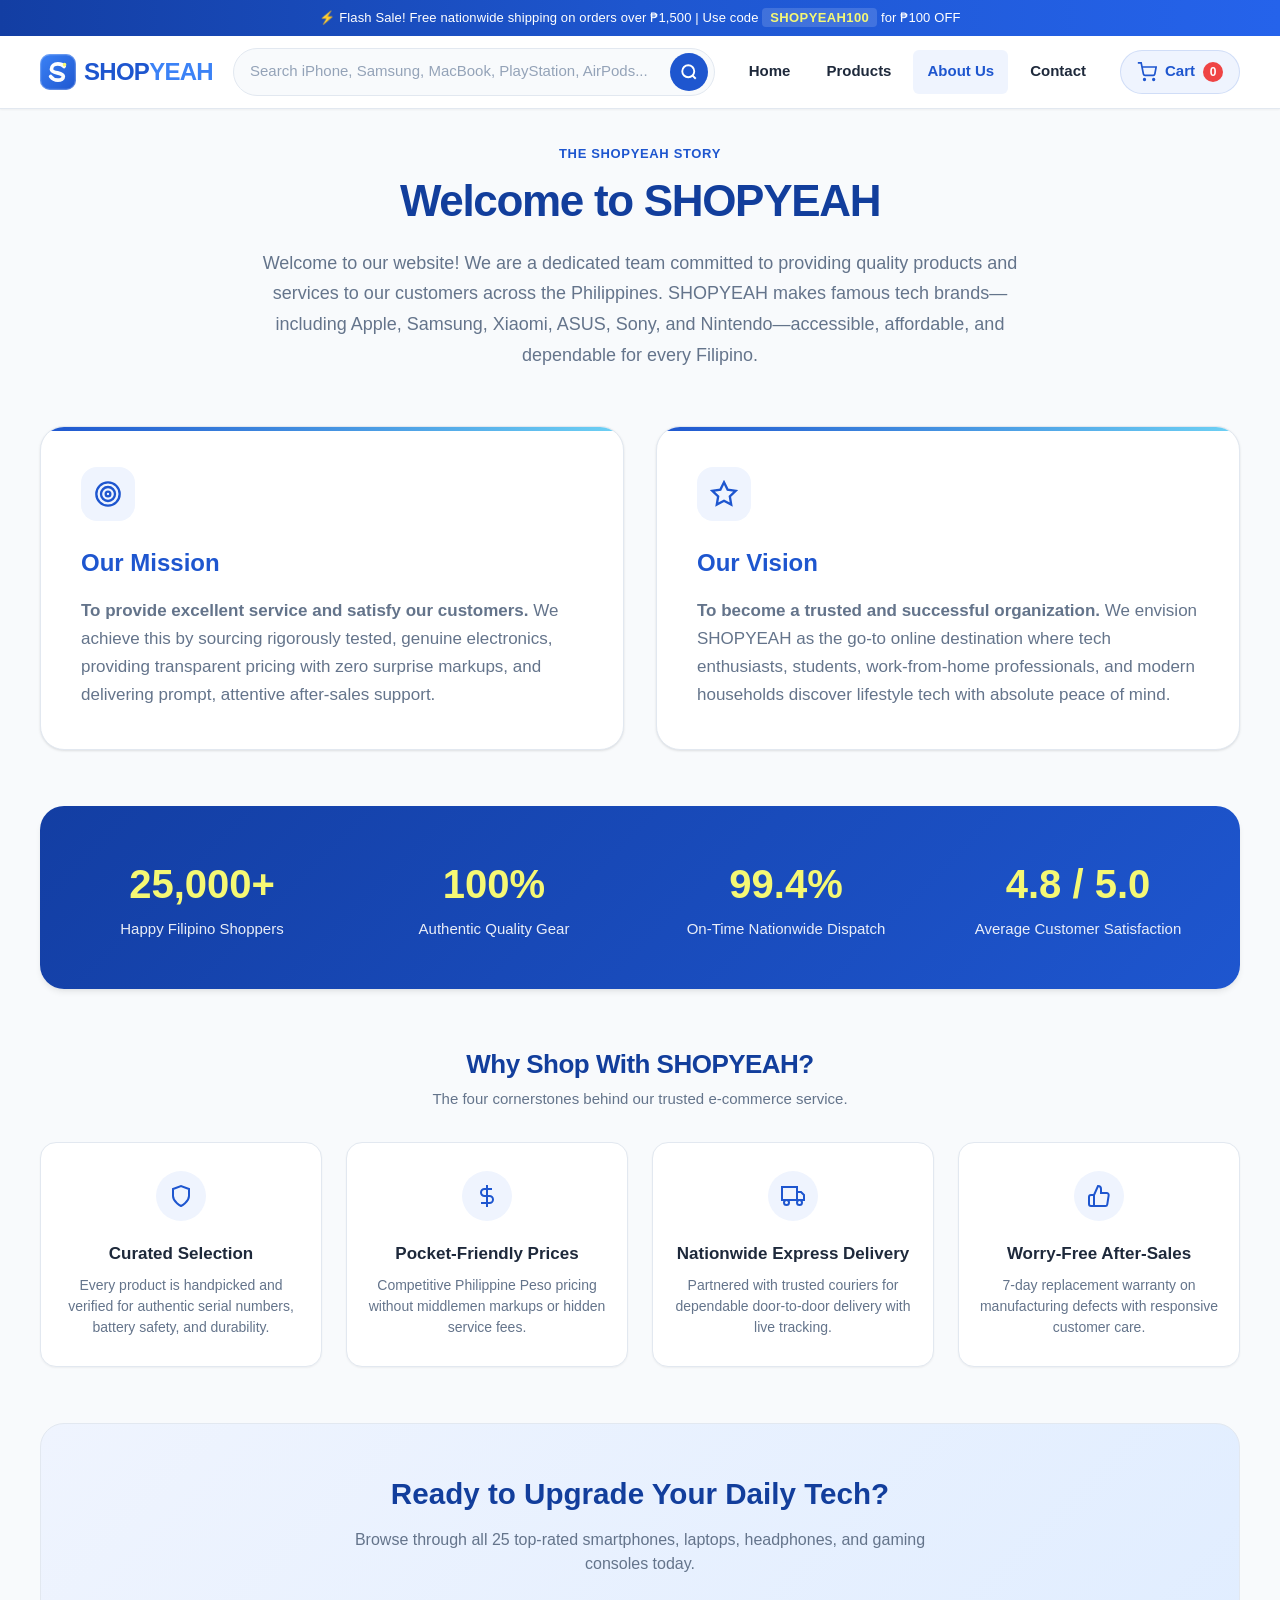
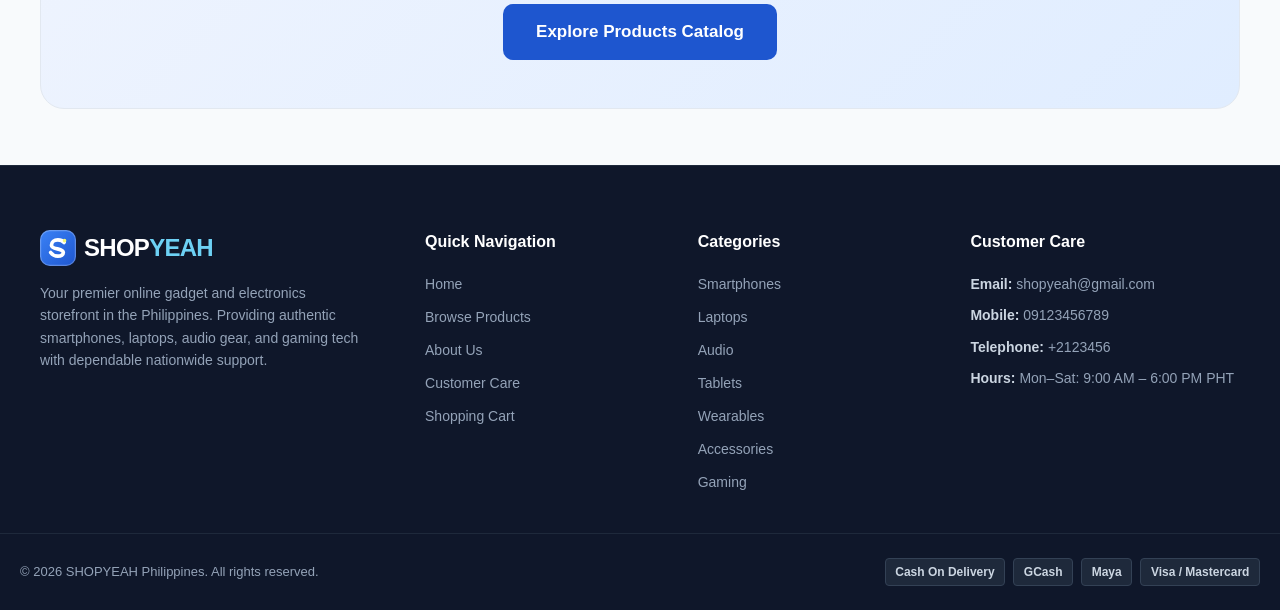
==== commit aa304246: "feat: add site favicon and enhance responsive styling across all pages" ====
--- a/aboutus.html
+++ b/aboutus.html
@@ -5,6 +5,7 @@
     <meta name="viewport" content="width=device-width, initial-scale=1.0">
     <title>SHOPYEAH - About Us & Our Mission</title>
     <meta name="description" content="Discover SHOPYEAH's story, our mission to provide quality tech & lifestyle products, and our vision to be the most trusted e-commerce platform in the Philippines.">
+    <link rel="icon" type="image/x-icon" href="favicon.ico">
     <link rel="stylesheet" href="style.css">
 </head>
 <body>
@@ -129,7 +130,7 @@
             <span class="about-hero-tag">The SHOPYEAH Story</span>
             <h1>Welcome to SHOPYEAH</h1>
             <p>
-                Welcome to our website! We are a dedicated team committed to providing quality products and services to our customers across the Philippines. Inspired by pioneering e-commerce leaders like Kimstore, SHOPYEAH makes famous tech brands—including Apple, Samsung, Xiaomi, ASUS, Sony, and Nintendo—accessible, affordable, and dependable for every Filipino.
+                Welcome to our website! We are a dedicated team committed to providing quality products and services to our customers across the Philippines. SHOPYEAH makes famous tech brands—including Apple, Samsung, Xiaomi, ASUS, Sony, and Nintendo—accessible, affordable, and dependable for every Filipino.
             </p>
         </section>
 
@@ -182,7 +183,7 @@
             </div>
         </section>
 
-        <!-- Why Shop With SHOPYEAH (Kimstore Inspiration) -->
+        <!-- Why Shop With SHOPYEAH -->
         <section aria-label="Why Choose Us">
             <div class="section-header" style="text-align: center; display: block; margin-bottom: 2rem;">
                 <h2 class="section-title">Why Shop With SHOPYEAH?</h2>
@@ -295,7 +296,7 @@
 
         <div class="footer-bottom">
             <div class="footer-bottom-container">
-                <p>&copy; 2026 SHOPYEAH Philippines. All rights reserved. Inspired by Kimstore.</p>
+                <p>&copy; 2026 SHOPYEAH Philippines. All rights reserved.</p>
                 <div class="payment-badges">
                     <span class="pay-pill">Cash On Delivery</span>
                     <span class="pay-pill">GCash</span>
--- a/style.css
+++ b/style.css
@@ -1,6 +1,6 @@
 /* ==========================================================================
    SHOPYEAH - Modern E-Commerce Storefront Stylesheet
-   Inspired by Kimstore.com with High-Performance Vanilla CSS3
+   Modern E-Commerce Storefront for Philippine Tech & Gadgets
    ========================================================================== */
 
 /* --------------------------------------------------------------------------
@@ -110,7 +110,7 @@
 }
 
 /* --------------------------------------------------------------------------
-   Announcement Bar (Kimstore-style Top Notification)
+   Announcement Bar (Top Notification)
    -------------------------------------------------------------------------- */
 .announcement-bar {
   background: linear-gradient(90deg, #133ea3 0%, var(--color-primary) 50%, #2563eb 100%);
@@ -943,7 +943,7 @@
 }
 
 /* --------------------------------------------------------------------------
-   Product Grid & Kimstore-Style Product Cards
+   Product Grid & Curated Product Cards
    -------------------------------------------------------------------------- */
 .product-grid {
   display: grid;
@@ -973,12 +973,14 @@
 /* Card Badges */
 .card-badges {
   position: absolute;
-  top: 1.5rem;
-  left: 1.5rem;
-  right: 1.5rem;
+  top: 0.75rem;
+  left: 0.75rem;
+  right: 0.75rem;
   display: flex;
   justify-content: space-between;
   align-items: flex-start;
+  gap: 0.35rem;
+  flex-wrap: wrap;
   z-index: 3;
   pointer-events: none;
 }
@@ -1084,7 +1086,8 @@
 .product-price-row {
   display: flex;
   align-items: baseline;
-  gap: 0.5rem;
+  gap: 0.4rem;
+  flex-wrap: wrap;
   margin-top: auto;
   margin-bottom: 1rem;
 }
@@ -1251,7 +1254,7 @@
 /* Cart Item Row */
 .cart-item-row {
   display: grid;
-  grid-template-columns: 80px 1fr auto auto;
+  grid-template-columns: 80px 1fr auto auto auto;
   gap: 1.25rem;
   align-items: center;
   padding: 1.25rem 0;
@@ -2036,7 +2039,8 @@
 .payment-badges {
   display: flex;
   align-items: center;
-  gap: 0.75rem;
+  flex-wrap: wrap;
+  gap: 0.5rem;
 }
 
 .pay-pill {
@@ -2050,10 +2054,47 @@
 }
 
 /* --------------------------------------------------------------------------
-   Responsive Media Queries
+   Brand Discovery Section & Actions
    -------------------------------------------------------------------------- */
-
-/* Tablet (1024px and below) */
+.brand-discovery-section {
+  background-color: var(--color-surface);
+  border: 1px solid var(--color-border);
+  border-radius: var(--radius-xl);
+  padding: 2.5rem 2rem;
+  text-align: center;
+  margin-top: 3rem;
+  box-shadow: var(--shadow-sm);
+}
+
+.brand-discovery-title {
+  font-size: 1.75rem;
+  font-weight: 800;
+  color: var(--color-primary-dark);
+  margin-bottom: 0.75rem;
+  letter-spacing: -0.02em;
+}
+
+.brand-discovery-desc {
+  color: var(--color-text-muted);
+  max-width: 600px;
+  margin: 0 auto 1.75rem;
+  font-size: 1rem;
+  line-height: 1.6;
+}
+
+.actions {
+  display: flex;
+  justify-content: center;
+  align-items: center;
+  gap: 1rem;
+  flex-wrap: wrap;
+}
+
+/* --------------------------------------------------------------------------
+   Responsive Media Queries (Universal Mobile & Tablet Support)
+   -------------------------------------------------------------------------- */
+
+/* Tablet & Smaller Desktops (1024px and below) */
 @media (max-width: 1024px) {
   .product-grid {
     grid-template-columns: repeat(3, 1fr);
@@ -2062,24 +2103,34 @@
 
   .category-grid {
     grid-template-columns: repeat(4, 1fr);
+    gap: 0.85rem;
   }
 
   .trust-strip {
     grid-template-columns: repeat(2, 1fr);
+    gap: 1rem;
   }
 
   .footer-top {
     grid-template-columns: 1fr 1fr;
-    gap: 2rem;
+    gap: 2.5rem 2rem;
+    padding: 3rem 1.25rem 2rem;
   }
 
   .hero-grid {
     grid-template-columns: 1fr;
     text-align: center;
+    gap: 2rem;
   }
 
   .hero-content {
     margin: 0 auto;
+    max-width: 100%;
+  }
+
+  .hero-description {
+    margin-left: auto;
+    margin-right: auto;
   }
 
   .hero-actions {
@@ -2087,28 +2138,56 @@
   }
 
   .hero-card {
-    max-width: 480px;
+    max-width: 460px;
     margin: 0 auto;
+    width: 100%;
   }
 
   .why-shop-grid {
     grid-template-columns: repeat(2, 1fr);
-  }
-}
-
-/* Mobile Screens (768px and below) */
+    gap: 1.25rem;
+  }
+
+  .cart-layout {
+    grid-template-columns: 1.2fr 0.8fr;
+    gap: 1.5rem;
+  }
+}
+
+/* Medium Tablets & Large Mobile Viewports (900px and below) */
+@media (max-width: 900px) {
+  .cart-layout {
+    grid-template-columns: 1fr;
+  }
+
+  .order-summary-card {
+    position: static;
+  }
+
+  .category-grid {
+    grid-template-columns: repeat(3, 1fr);
+  }
+}
+
+/* Mobile Screens & Small Tablets (768px and below) */
 @media (max-width: 768px) {
+  main {
+    padding: 1.5rem 1rem 2.75rem;
+  }
+
   .announcement-bar {
     font-size: 0.75rem;
-    padding: 0.4rem 0.75rem;
+    padding: 0.45rem 0.75rem;
+    line-height: 1.4;
   }
 
   .header-container {
     padding: 0.6rem 1rem;
+    gap: 0.75rem;
   }
 
   .header-search {
-    display: none; /* Accessible in mobile menu / dedicated page search */
+    display: none; /* Accessible in mobile drawer and catalog toolbar */
   }
 
   .nav-links {
@@ -2119,17 +2198,32 @@
     display: flex;
   }
 
+  .page-header {
+    margin-bottom: 1.5rem;
+  }
+
+  .page-title {
+    font-size: 1.85rem;
+  }
+
+  .page-subtitle {
+    font-size: 0.9375rem;
+  }
+
   .hero-banner {
-    padding: 2.25rem 1.5rem;
+    padding: 2.25rem 1.25rem;
     border-radius: var(--radius-lg);
+    margin-bottom: 2rem;
   }
 
   .hero-title {
     font-size: 2.15rem;
+    line-height: 1.2;
   }
 
   .hero-description {
     font-size: 1rem;
+    margin-bottom: 1.5rem;
   }
 
   .product-grid {
@@ -2137,37 +2231,100 @@
     gap: 1rem;
   }
 
-  .cart-layout {
-    grid-template-columns: 1fr;
-  }
-
   .contact-layout {
     grid-template-columns: 1fr;
+    gap: 2rem;
+  }
+
+  .contact-form-panel {
+    padding: 1.75rem 1.25rem;
   }
 
   .mission-vision-grid {
     grid-template-columns: 1fr;
+    gap: 1.25rem;
+    margin-bottom: 2.5rem;
+  }
+
+  .mv-card {
+    padding: 1.75rem 1.25rem;
   }
 
   .stats-strip {
     grid-template-columns: repeat(2, 1fr);
-    gap: 1.5rem;
-    padding: 2rem 1rem;
-  }
-
+    gap: 1.25rem;
+    padding: 2rem 1.25rem;
+    margin-bottom: 2.5rem;
+  }
+
+  .stat-item h3 {
+    font-size: 2rem;
+  }
+
+  /* Robust Mobile Cart Item Card Layout */
   .cart-item-row {
-    grid-template-columns: 60px 1fr;
-    gap: 0.75rem;
+    display: grid;
+    grid-template-columns: 68px 1fr auto;
+    grid-template-rows: auto auto;
+    grid-template-areas:
+      "thumb details remove"
+      "thumb qty subtotal";
+    gap: 0.5rem 0.75rem;
+    align-items: center;
+    padding: 1rem 0;
   }
 
   .cart-item-thumb {
-    width: 60px;
-    height: 60px;
+    grid-area: thumb;
+    width: 68px;
+    height: 68px;
+    align-self: start;
+    border-radius: var(--radius-sm);
+  }
+
+  .cart-item-details {
+    grid-area: details;
+    min-width: 0;
+  }
+
+  .cart-item-details .cart-item-title {
+    font-size: 0.875rem;
+    line-height: 1.3;
+    overflow-wrap: break-word;
+    word-break: break-word;
+  }
+
+  .cart-item-remove {
+    grid-area: remove;
+    align-self: start;
+    justify-self: end;
+    padding: 4px;
+  }
+
+  .qty-controller {
+    grid-area: qty;
+    justify-self: start;
+  }
+
+  .qty-btn {
+    width: 30px;
+    height: 30px;
+    font-size: 1rem;
+  }
+
+  .qty-input {
+    width: 36px;
+    height: 30px;
+    font-size: 0.875rem;
   }
 
   .cart-item-subtotal {
-    text-align: left;
-    margin-top: 0.25rem;
+    grid-area: subtotal;
+    justify-self: end;
+    text-align: right;
+    font-size: 1rem;
+    min-width: unset;
+    margin-top: 0;
   }
 
   .toast-container {
@@ -2181,62 +2338,414 @@
     width: 100%;
     max-width: 100%;
   }
-}
-
-/* Small Mobile Viewports (480px and below) */
-@media (max-width: 480px) {
-  main {
-    padding: 1.25rem 0.85rem 2.5rem;
-  }
-
-  .brand-logo {
-    font-size: 1.25rem;
-  }
-
-  .brand-logo svg {
-    width: 26px;
-    height: 26px;
-  }
-
-  .hero-title {
-    font-size: 1.85rem;
+
+  .catalog-toolbar {
+    padding: 1rem 0.85rem;
+  }
+
+  .toolbar-controls {
+    flex-direction: column;
+    align-items: stretch;
+    gap: 0.75rem;
+  }
+
+  .catalog-search-box {
+    max-width: 100%;
+  }
+
+  .catalog-sort-group {
+    display: flex;
+    align-items: center;
+    justify-content: space-between;
+    width: 100%;
+  }
+
+  .catalog-sort-select {
+    flex: 1;
+    max-width: calc(100% - 70px);
+  }
+}
+
+/* Phablets & Mobile Landscape (600px and below) */
+@media (max-width: 600px) {
+  .trust-strip {
+    grid-template-columns: 1fr;
+    gap: 0.75rem;
+    margin-bottom: 2rem;
   }
 
   .category-grid {
     grid-template-columns: repeat(2, 1fr);
-  }
-
-  .trust-strip {
+    gap: 0.65rem;
+    margin-bottom: 2.5rem;
+  }
+
+  .category-card {
+    padding: 1.15rem 0.65rem;
+  }
+
+  .why-shop-grid {
     grid-template-columns: 1fr;
+    gap: 1rem;
+    margin-bottom: 2.5rem;
   }
 
   .footer-top {
     grid-template-columns: 1fr;
+    gap: 2rem;
+    padding: 2.5rem 1rem 1.5rem;
+  }
+
+  .footer-brand p {
+    max-width: 100%;
   }
 
   .footer-bottom-container {
     flex-direction: column;
     text-align: center;
+    gap: 0.85rem;
+  }
+
+  .payment-badges {
+    justify-content: center;
+  }
+
+  .actions {
+    flex-direction: column;
+    gap: 0.75rem;
+    width: 100%;
+  }
+
+  .actions .btn {
+    width: 100%;
+  }
+
+  .brand-discovery-section {
+    padding: 1.75rem 1rem;
+    margin-top: 2rem;
+    border-radius: var(--radius-lg);
+  }
+
+  .brand-discovery-title {
+    font-size: 1.35rem;
+  }
+
+  .brand-discovery-desc {
+    font-size: 0.9375rem;
+    margin-bottom: 1.25rem;
+  }
+
+  .modal-overlay {
+    padding: 0.75rem;
+  }
+
+  .modal-content {
+    padding: 1.5rem 1rem;
+    border-radius: var(--radius-lg);
+    max-height: 92vh;
+  }
+
+  .modal-close-btn {
+    top: 0.75rem;
+    right: 0.75rem;
+  }
+
+  /* Prevent iOS automatic zoom on form input focus */
+  .form-input, .form-textarea, .form-select, .promo-input {
+    font-size: 16px;
+  }
+}
+
+/* Compact Mobile Screens (480px and below) */
+@media (max-width: 480px) {
+  main {
+    padding: 1.25rem 0.75rem 2.25rem;
+  }
+
+  .header-container {
+    padding: 0.5rem 0.75rem;
+  }
+
+  .brand-logo {
+    font-size: 1.1875rem;
+    gap: 0.35rem;
+  }
+
+  .brand-logo svg {
+    width: 28px;
+    height: 28px;
+  }
+
+  .cart-btn {
+    padding: 0.45rem 0.65rem;
+    font-size: 0.8125rem;
+    min-height: 38px;
+  }
+
+  .hamburger-btn {
+    width: 38px;
+    height: 38px;
+    padding: 6px;
+  }
+
+  .hero-banner {
+    padding: 1.75rem 1rem;
+  }
+
+  .hero-title {
+    font-size: 1.65rem;
+  }
+
+  .hero-actions {
+    flex-direction: column;
+    gap: 0.65rem;
+    width: 100%;
+  }
+
+  .hero-actions .btn {
+    width: 100%;
+  }
+
+  .hero-card {
+    padding: 1.25rem 0.85rem;
+  }
+
+  .hero-card-img {
+    height: 180px;
+  }
+
+  .section-title {
+    font-size: 1.35rem;
+  }
+
+  .section-subtitle {
+    font-size: 0.875rem;
+  }
+
+  /* Compact 2-column Product Cards */
+  .product-grid {
+    gap: 0.65rem;
+  }
+
+  .product-card {
+    padding: 0.75rem;
+    border-radius: var(--radius-md);
+  }
+
+  .card-badges {
+    top: 0.4rem;
+    left: 0.4rem;
+    right: 0.4rem;
+    gap: 0.25rem;
+  }
+
+  .badge-tag {
+    font-size: 0.625rem;
+    padding: 0.15rem 0.35rem;
+  }
+
+  /* In compact 2-column view, hide duplicate category badge on image to avoid overlap */
+  .badge-tag.badge-category {
+    display: none;
+  }
+
+  .product-category-text {
+    font-size: 0.7rem;
+    margin-bottom: 0.2rem;
+  }
+
+  .product-title {
+    font-size: 0.85rem;
+    height: 2.5em;
+    margin-bottom: 0.35rem;
+  }
+
+  .product-rating {
+    font-size: 0.75rem;
+    margin-bottom: 0.5rem;
+    gap: 0.25rem;
+  }
+
+  .stars-wrapper svg {
+    width: 12px;
+    height: 12px;
+  }
+
+  .product-price-row {
+    margin-bottom: 0.75rem;
+    gap: 0.2rem 0.35rem;
+  }
+
+  .current-price {
+    font-size: 1.05rem;
+  }
+
+  .original-price {
+    font-size: 0.75rem;
+  }
+
+  .discount-pill {
+    font-size: 0.625rem;
+    padding: 0.1rem 0.3rem;
+  }
+
+  .btn-add-cart {
+    padding: 0.5rem 0.5rem;
+    font-size: 0.8125rem;
+    min-height: 38px;
+    gap: 0.35rem;
+  }
+
+  .btn-add-cart svg {
+    width: 15px;
+    height: 15px;
+  }
+
+  .category-card {
+    padding: 1rem 0.5rem;
+    gap: 0.5rem;
+  }
+
+  .category-icon-wrapper {
+    width: 44px;
+    height: 44px;
+  }
+
+  .category-icon-wrapper svg {
+    width: 22px;
+    height: 22px;
+  }
+
+  .category-card h3 {
+    font-size: 0.8125rem;
+    overflow-wrap: break-word;
+    word-break: break-word;
   }
 
   .stats-strip {
     grid-template-columns: 1fr;
-  }
-
-  .why-shop-grid {
+    gap: 1rem;
+    padding: 1.5rem 1rem;
+  }
+
+  .stat-item h3 {
+    font-size: 1.85rem;
+  }
+
+  .about-hero h1 {
+    font-size: 1.7rem;
+  }
+
+  .about-hero p {
+    font-size: 0.9375rem;
+  }
+
+  .contact-card {
+    padding: 1rem 0.75rem;
+    gap: 0.75rem;
+  }
+
+  .contact-icon-box {
+    width: 40px;
+    height: 40px;
+  }
+
+  .contact-card-content {
+    min-width: 0;
+    overflow-wrap: break-word;
+    word-break: break-word;
+  }
+
+  .order-summary-card {
+    padding: 1.25rem 0.85rem;
+  }
+
+  .cart-items-panel {
+    padding: 1rem 0.75rem;
+  }
+}
+
+/* Extra-Small Mobile Screens (360px and below, e.g. iPhone SE 1st gen, 320px) */
+@media (max-width: 360px) {
+  main {
+    padding: 1rem 0.5rem 2rem;
+  }
+
+  .announcement-bar {
+    font-size: 0.6875rem;
+    padding: 0.35rem 0.5rem;
+  }
+
+  .brand-logo {
+    font-size: 1.05rem;
+  }
+
+  .brand-logo svg {
+    width: 24px;
+    height: 24px;
+  }
+
+  /* Compact Cart Button: show icon and count badge only on ultra-narrow screens */
+  .cart-btn span:not(.cart-badge) {
+    display: none;
+  }
+
+  .cart-btn {
+    padding: 0.4rem 0.55rem;
+    gap: 0.35rem;
+  }
+
+  .header-actions {
+    gap: 0.4rem;
+  }
+
+  .hero-title {
+    font-size: 1.45rem;
+  }
+
+  .hero-badge {
+    font-size: 0.7rem;
+    padding: 0.25rem 0.5rem;
+  }
+
+  /* Single-column product card view on ultra-narrow 320px screens */
+  .product-grid {
     grid-template-columns: 1fr;
-  }
-
-  .toolbar-controls {
-    flex-direction: column;
-    align-items: stretch;
-  }
-
-  .catalog-search-box {
-    max-width: 100%;
-  }
-
-  .catalog-sort-group {
-    justify-content: space-between;
-  }
-}
+    gap: 0.85rem;
+  }
+
+  .badge-tag.badge-category {
+    display: inline-block;
+  }
+
+  .category-grid {
+    grid-template-columns: repeat(2, 1fr);
+    gap: 0.5rem;
+  }
+
+  .cart-item-row {
+    grid-template-columns: 56px 1fr auto;
+    gap: 0.4rem 0.5rem;
+  }
+
+  .cart-item-thumb {
+    width: 56px;
+    height: 56px;
+  }
+
+  .qty-btn {
+    width: 26px;
+    height: 26px;
+    font-size: 0.9rem;
+  }
+
+  .qty-input {
+    width: 30px;
+    height: 26px;
+    font-size: 0.8125rem;
+  }
+
+  .cart-item-subtotal {
+    font-size: 0.9375rem;
+  }
+}
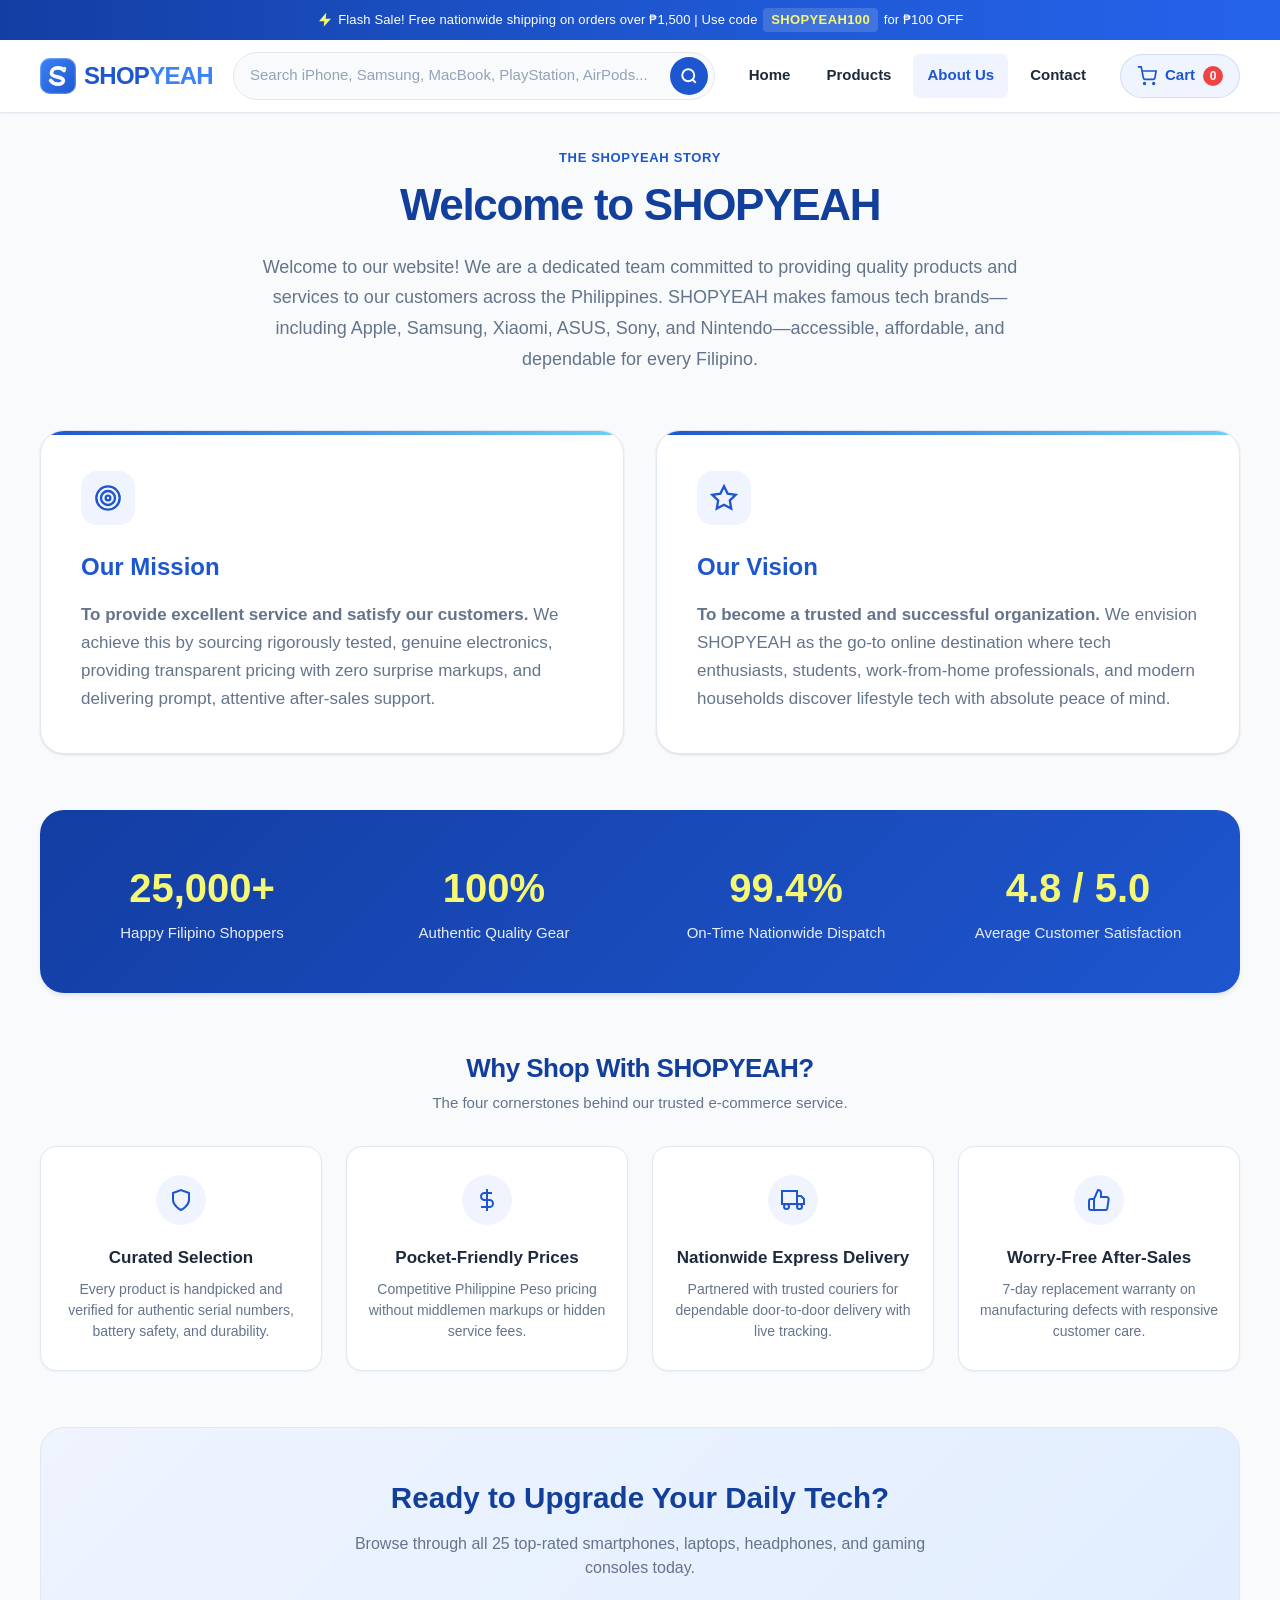
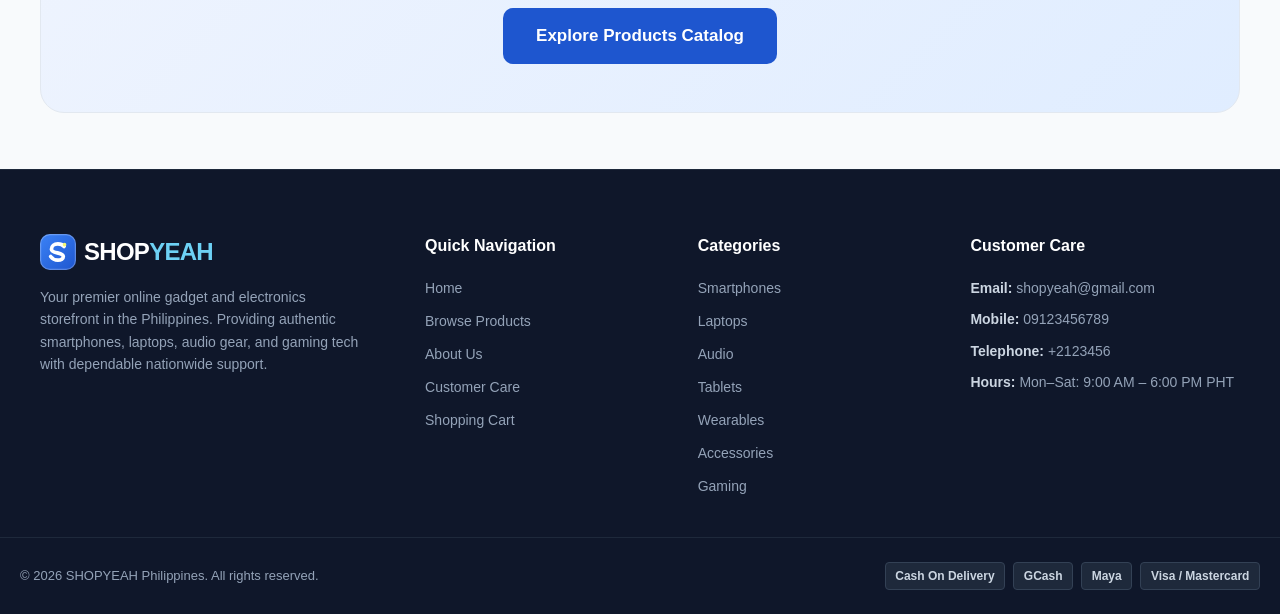
==== commit e7c293a8: "feat: replace plain text emojis with accessible SVGs across UI components" ====
--- a/aboutus.html
+++ b/aboutus.html
@@ -11,7 +11,7 @@
 <body>
     <!-- Top Announcement Bar -->
     <div class="announcement-bar" role="region" aria-label="Promotional announcement">
-        <span>⚡ Flash Sale! Free nationwide shipping on orders over ₱1,500 | Use code <strong>SHOPYEAH100</strong> for ₱100 OFF</span>
+        <span><svg class="announcement-icon" viewBox="0 0 24 24" fill="currentColor" aria-hidden="true"><path d="M13 2L3 14h8l-1 8 11-12h-8l1-8z" /></svg>Flash Sale! Free nationwide shipping on orders over ₱1,500 | Use code <strong>SHOPYEAH100</strong> for ₱100 OFF</span>
     </div>
 
     <!-- Sticky E-Commerce Header -->
--- a/style.css
+++ b/style.css
@@ -136,6 +136,23 @@
   letter-spacing: 0.03em;
 }
 
+.announcement-bar span {
+  display: inline-flex;
+  align-items: center;
+  justify-content: center;
+  flex-wrap: wrap;
+  gap: 0.35rem;
+}
+
+.announcement-icon {
+  width: 16px;
+  height: 16px;
+  color: var(--color-accent);
+  flex-shrink: 0;
+  display: inline-block;
+  vertical-align: middle;
+}
+
 /* --------------------------------------------------------------------------
    Sticky E-Commerce Header
    -------------------------------------------------------------------------- */
@@ -735,6 +752,15 @@
   font-weight: 800;
   color: var(--color-primary-dark);
   letter-spacing: -0.02em;
+  display: inline-flex;
+  align-items: center;
+  gap: 0.5rem;
+}
+
+.section-title-icon.flame-icon {
+  color: #ea580c;
+  flex-shrink: 0;
+  display: inline-block;
 }
 
 .section-subtitle {
@@ -902,10 +928,17 @@
   color: var(--color-text-light);
   display: none;
   padding: 4px;
+  align-items: center;
+  justify-content: center;
+  transition: color var(--transition-fast);
+}
+
+.catalog-search-clear:hover {
+  color: var(--color-text);
 }
 
 .catalog-search-clear.visible {
-  display: block;
+  display: inline-flex;
 }
 
 .catalog-sort-group {
@@ -1494,6 +1527,29 @@
   color: var(--color-text-muted);
 }
 
+.shipping-unlocked-msg {
+  display: inline-flex;
+  align-items: center;
+  gap: 0.35rem;
+}
+
+.celebration-icon {
+  color: var(--color-success);
+  flex-shrink: 0;
+}
+
+.checkout-trust-pill {
+  display: inline-flex;
+  align-items: center;
+  gap: 0.3rem;
+}
+
+.badge-lock-icon,
+.lock-icon {
+  color: var(--color-primary);
+  flex-shrink: 0;
+}
+
 /* --------------------------------------------------------------------------
    Modal Dialogs (Checkout & Confirmation)
    -------------------------------------------------------------------------- */
@@ -1550,6 +1606,10 @@
   cursor: pointer;
   padding: 0.25rem;
   line-height: 1;
+  display: inline-flex;
+  align-items: center;
+  justify-content: center;
+  transition: color var(--transition-fast);
 }
 
 .modal-close-btn:hover {
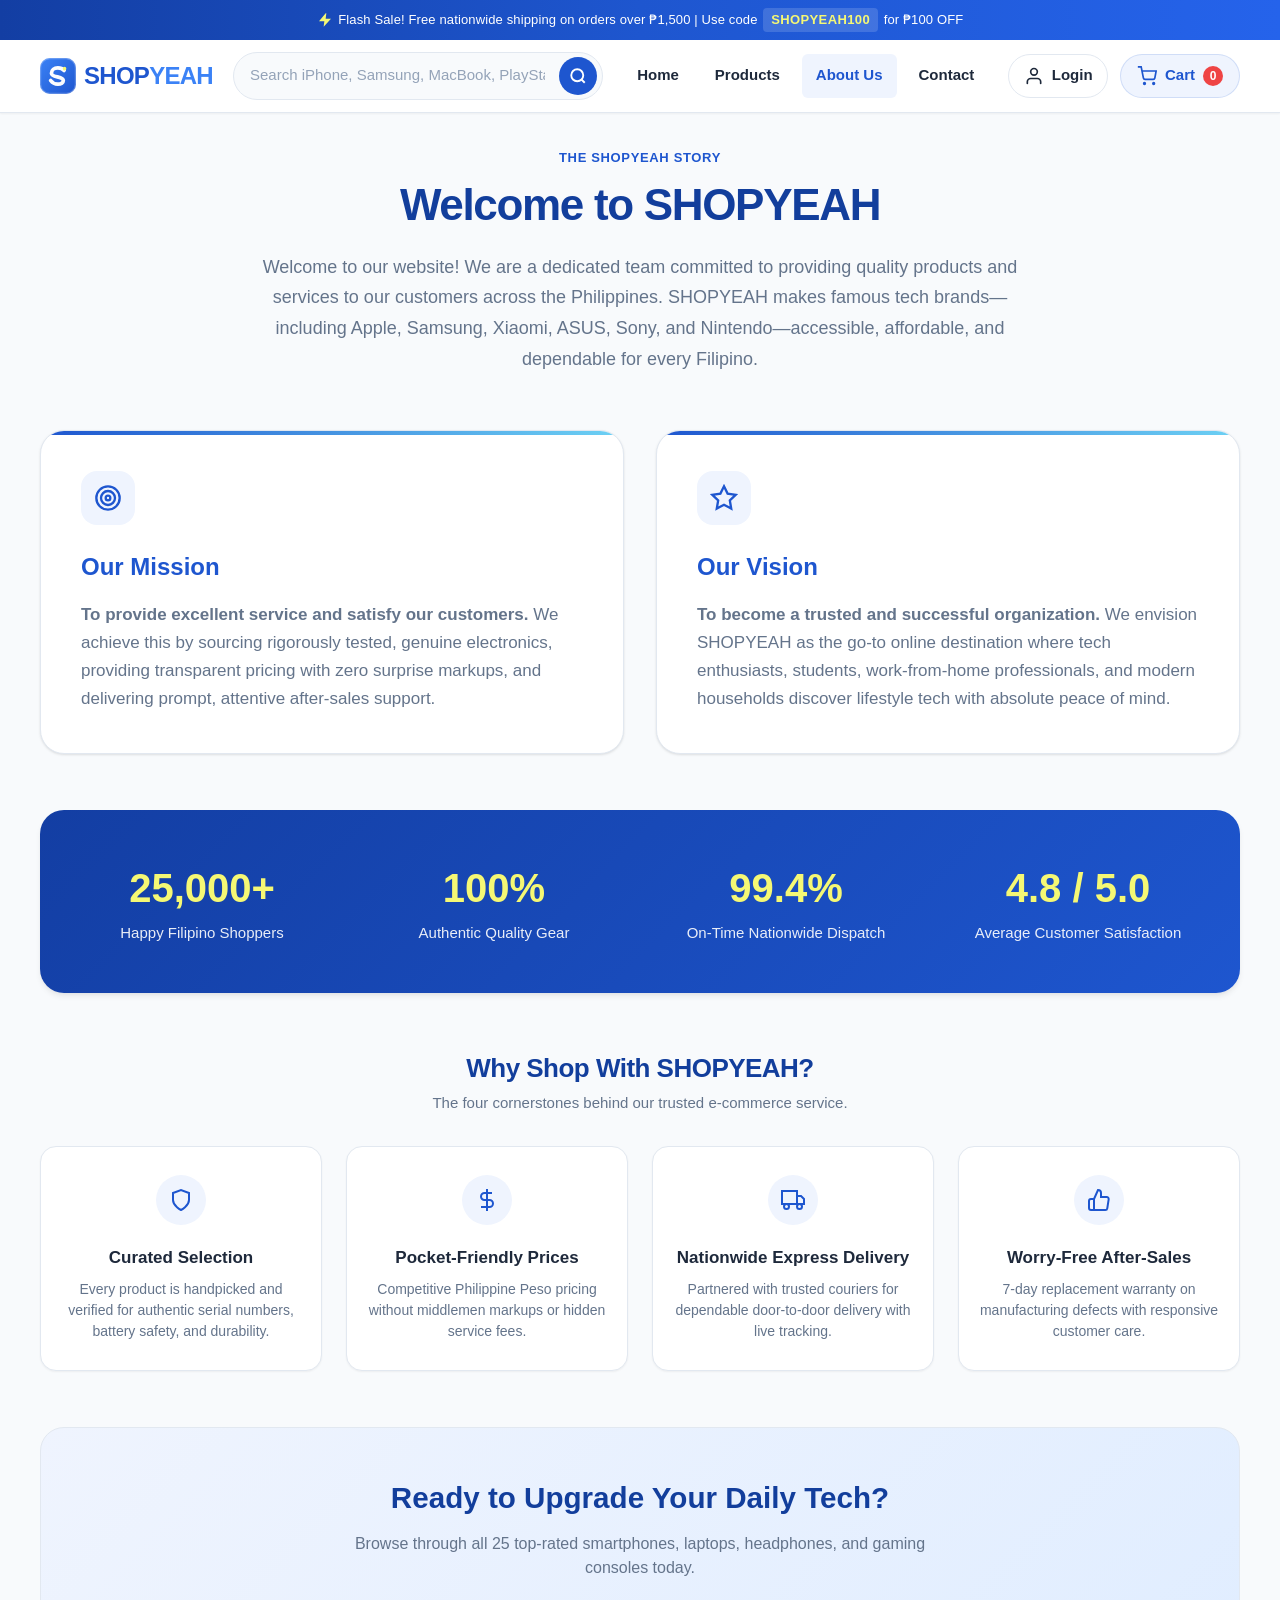
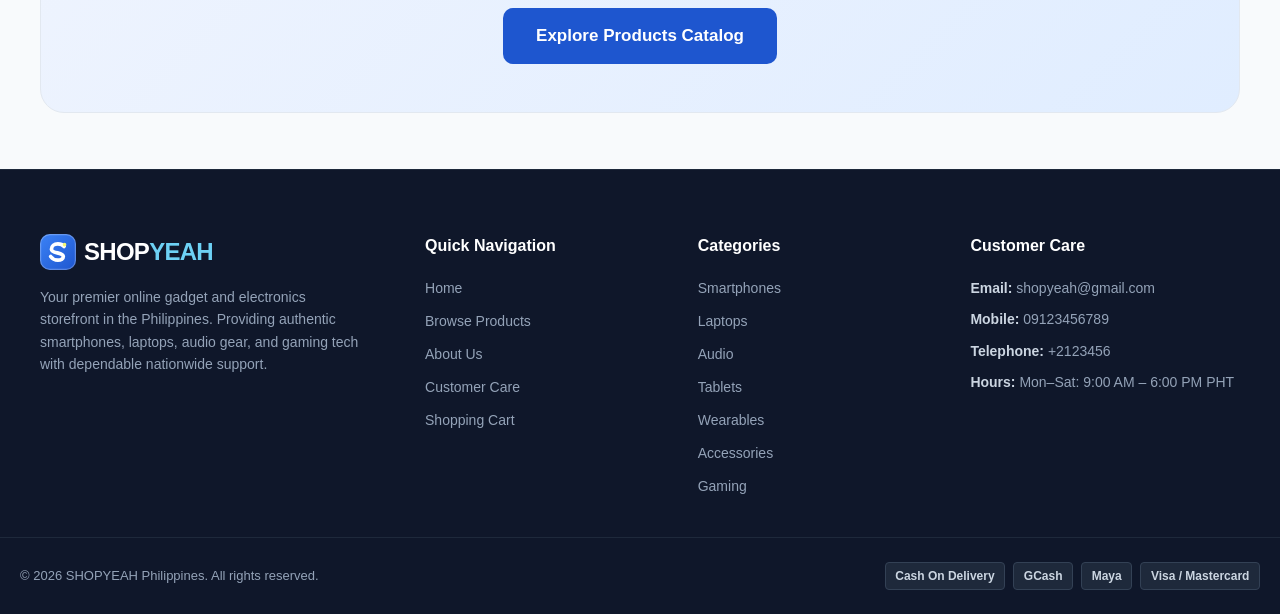
==== commit 3bc7d676: "docs: add codebase agent reference guide and update all pages and stylesheets" ====
--- a/aboutus.html
+++ b/aboutus.html
@@ -70,6 +70,13 @@
 
             <!-- Header Actions -->
             <div class="header-actions">
+                <a href="login.html" class="account-btn" id="account-link" aria-label="Log in or create an account">
+                    <svg viewBox="0 0 24 24" aria-hidden="true">
+                        <path d="M20 21v-2a4 4 0 0 0-4-4H8a4 4 0 0 0-4 4v2"></path>
+                        <circle cx="12" cy="7" r="4"></circle>
+                    </svg>
+                    <span id="account-label">Login</span>
+                </a>
                 <a href="cart.html" class="cart-btn" aria-label="View shopping cart">
                     <svg viewBox="0 0 24 24" aria-hidden="true">
                         <circle cx="9" cy="21" r="1"></circle>
@@ -102,6 +109,7 @@
                 <li><a href="product.html">Products</a></li>
                 <li><a href="aboutus.html" class="active">About Us</a></li>
                 <li><a href="contact.html">Contact Us</a></li>
+                <li><a href="login.html" id="mobile-account-link">Login</a></li>
             </ul>
             <div class="mobile-search-wrapper">
                 <form class="search-form mobile-search-form" role="search">
--- a/style.css
+++ b/style.css
@@ -2809,3 +2809,806 @@
     font-size: 0.9375rem;
   }
 }
+
+/* ==========================================================================
+   Product Detail Modal (options, Add to Cart, Buy Now)
+   ========================================================================== */
+
+/* Card: clickable image and title */
+.product-image-container[data-open-product] {
+  cursor: pointer;
+}
+
+.product-open-btn {
+  background: none;
+  border: 0;
+  padding: 0;
+  margin: 0;
+  font: inherit;
+  color: inherit;
+  text-align: left;
+  cursor: pointer;
+  line-height: inherit;
+}
+
+.product-open-btn:hover {
+  color: var(--color-primary);
+}
+
+/* Dialog shell */
+.pd-content {
+  max-width: 980px;
+  padding: 0;
+  overflow: hidden;
+}
+
+.pd-close {
+  z-index: 5;
+  width: 40px;
+  height: 40px;
+  top: 0.9rem;
+  right: 0.9rem;
+  border-radius: var(--radius-full);
+  background: rgba(255, 255, 255, 0.92);
+  box-shadow: var(--shadow-sm);
+}
+
+.pd-layout {
+  display: grid;
+  grid-template-columns: minmax(0, 5fr) minmax(0, 6fr);
+  max-height: 90vh;
+}
+
+.pd-media {
+  position: relative;
+  background-color: var(--color-bg);
+  padding: 2rem;
+  display: flex;
+  align-items: center;
+  justify-content: center;
+}
+
+.pd-badges {
+  position: absolute;
+  top: 1.25rem;
+  left: 1.25rem;
+  z-index: 2;
+}
+
+.pd-image {
+  width: 100%;
+  aspect-ratio: 1 / 1;
+  object-fit: cover;
+  border-radius: var(--radius-lg);
+  background: var(--color-surface);
+}
+
+.pd-info {
+  padding: 2rem 2rem 0;
+  overflow-y: auto;
+  min-width: 0;
+}
+
+.pd-title {
+  font-size: 1.5rem;
+  font-weight: 800;
+  line-height: 1.25;
+  color: var(--color-text);
+  margin: 0.15rem 2.5rem 0.6rem 0;
+}
+
+.pd-price-row {
+  display: flex;
+  align-items: baseline;
+  flex-wrap: wrap;
+  gap: 0.5rem;
+  margin-bottom: 0.9rem;
+}
+
+.pd-price {
+  font-size: 1.875rem;
+  font-weight: 800;
+  letter-spacing: -0.02em;
+  color: var(--color-primary);
+}
+
+.pd-desc {
+  color: var(--color-text-muted);
+  font-size: 0.9375rem;
+  line-height: 1.6;
+  max-width: 60ch;
+  margin-bottom: 1.5rem;
+}
+
+/* Option groups */
+.pd-groups {
+  display: flex;
+  flex-direction: column;
+  gap: 1.25rem;
+  padding-top: 1.25rem;
+  margin-bottom: 1.25rem;
+  border-top: 1px solid var(--color-border);
+}
+
+.pd-group-head {
+  display: flex;
+  align-items: baseline;
+  gap: 0.6rem;
+  margin-bottom: 0.6rem;
+}
+
+.pd-group-name {
+  font-size: 0.875rem;
+  font-weight: 700;
+  color: var(--color-text);
+}
+
+.pd-group-value {
+  font-size: 0.875rem;
+  color: var(--color-text-muted);
+}
+
+.pd-options {
+  display: flex;
+  flex-wrap: wrap;
+  gap: 0.6rem;
+}
+
+/* Visually hidden radios keep native keyboard behaviour (arrow keys, Space) */
+.pd-swatch input,
+.pd-chip input {
+  position: absolute;
+  opacity: 0;
+  width: 1px;
+  height: 1px;
+  margin: 0;
+  pointer-events: none;
+}
+
+.pd-swatch,
+.pd-chip {
+  position: relative;
+  cursor: pointer;
+}
+
+/* Color swatches */
+.pd-swatch-face {
+  display: block;
+  width: 36px;
+  height: 36px;
+  border-radius: var(--radius-full);
+  border: 1px solid rgba(15, 23, 42, 0.18);
+  transition: box-shadow var(--transition-fast), transform var(--transition-fast);
+}
+
+.pd-swatch:hover .pd-swatch-face {
+  transform: scale(1.06);
+}
+
+.pd-swatch input:checked + .pd-swatch-face {
+  box-shadow: 0 0 0 2px #ffffff, 0 0 0 4px var(--color-primary);
+}
+
+.pd-swatch input:focus-visible + .pd-swatch-face {
+  outline: 2px solid var(--color-primary);
+  outline-offset: 4px;
+}
+
+/* Text options (storage, memory, size, add-ons) */
+.pd-chip-face {
+  display: flex;
+  flex-direction: column;
+  justify-content: center;
+  gap: 0.1rem;
+  min-height: var(--touch-target);
+  padding: 0.45rem 1rem;
+  border: 1.5px solid var(--color-border);
+  border-radius: var(--radius-md);
+  background: var(--color-surface);
+  transition: border-color var(--transition-fast), background-color var(--transition-fast);
+}
+
+.pd-chip:hover .pd-chip-face {
+  border-color: var(--color-text-light);
+}
+
+.pd-chip-label {
+  font-size: 0.9375rem;
+  font-weight: 600;
+  color: var(--color-text);
+}
+
+.pd-chip-delta {
+  font-size: 0.75rem;
+  color: var(--color-text-muted);
+}
+
+.pd-chip input:checked + .pd-chip-face {
+  border-color: var(--color-primary);
+  background: var(--color-primary-light);
+}
+
+.pd-chip input:checked + .pd-chip-face .pd-chip-label {
+  color: var(--color-primary-dark);
+}
+
+.pd-chip input:focus-visible + .pd-chip-face {
+  outline: 2px solid var(--color-primary);
+  outline-offset: 2px;
+}
+
+/* Quantity */
+.pd-qty-row {
+  display: flex;
+  align-items: center;
+  justify-content: space-between;
+  gap: 1rem;
+  margin-bottom: 1rem;
+}
+
+.pd-qty {
+  display: inline-flex;
+  align-items: center;
+  border: 1.5px solid var(--color-border);
+  border-radius: var(--radius-md);
+  overflow: hidden;
+}
+
+.pd-qty-btn {
+  width: var(--touch-target);
+  height: var(--touch-target);
+  background: var(--color-surface);
+  border: 0;
+  font-size: 1.25rem;
+  font-weight: 600;
+  cursor: pointer;
+  color: var(--color-text);
+  transition: background-color var(--transition-fast);
+}
+
+.pd-qty-btn:hover:not(:disabled) {
+  background: var(--color-surface-hover);
+}
+
+.pd-qty-btn:disabled {
+  color: var(--color-text-light);
+  cursor: not-allowed;
+}
+
+.pd-qty-value {
+  min-width: 2.75rem;
+  text-align: center;
+  font-weight: 700;
+}
+
+/* Sticky action area */
+.pd-actions {
+  position: sticky;
+  bottom: 0;
+  background: var(--color-surface);
+  border-top: 1px solid var(--color-border);
+  padding: 1rem 0 1.25rem;
+}
+
+.pd-total-row {
+  display: flex;
+  align-items: baseline;
+  justify-content: space-between;
+  margin-bottom: 0.75rem;
+  color: var(--color-text-muted);
+  font-size: 0.9375rem;
+}
+
+.pd-total-row strong {
+  font-size: 1.25rem;
+  color: var(--color-text);
+}
+
+.pd-buttons {
+  display: grid;
+  grid-template-columns: 1fr 1fr;
+  gap: 0.75rem;
+}
+
+.pd-btn {
+  width: 100%;
+  padding-left: 1rem;
+  padding-right: 1rem;
+}
+
+.pd-btn.added {
+  background-color: var(--color-success);
+  border-color: var(--color-success);
+  color: #ffffff;
+}
+
+.pd-perks {
+  margin-top: 0.75rem;
+  font-size: 0.8125rem;
+  color: var(--color-text-muted);
+  line-height: 1.5;
+}
+
+/* Cart: variant line and Buy Now banner */
+.cart-item-variant {
+  display: block;
+  font-size: 0.8125rem;
+  color: var(--color-text-muted);
+  margin-bottom: 0.15rem;
+}
+
+.buynow-banner {
+  display: flex;
+  align-items: center;
+  justify-content: space-between;
+  flex-wrap: wrap;
+  gap: 0.5rem 1rem;
+  margin-bottom: 1rem;
+  padding: 0.75rem 1rem;
+  background: var(--color-primary-light);
+  border: 1px solid rgba(30, 86, 207, 0.18);
+  border-radius: var(--radius-md);
+  font-size: 0.875rem;
+  color: var(--color-primary-dark);
+}
+
+.buynow-banner a {
+  font-weight: 700;
+  color: var(--color-primary);
+  text-decoration: underline;
+}
+
+/* Tablet and mobile: stacked bottom sheet */
+@media (max-width: 768px) {
+  .pd-overlay {
+    align-items: flex-end;
+    padding: 0;
+  }
+
+  .pd-content {
+    max-height: 94vh;
+    overflow-y: auto;
+    padding: 0;
+    border-radius: var(--radius-xl) var(--radius-xl) 0 0;
+  }
+
+  .pd-layout {
+    display: block;
+    max-height: none;
+  }
+
+  .pd-media {
+    padding: 1rem 1.25rem 0;
+  }
+
+  .pd-image {
+    aspect-ratio: auto;
+    height: 170px;
+  }
+
+  .pd-badges {
+    top: 1.5rem;
+    left: 2rem;
+  }
+
+  .pd-desc {
+    margin-bottom: 1rem;
+  }
+
+  .pd-perks {
+    display: none;
+  }
+
+  .pd-total-row {
+    margin-bottom: 0.5rem;
+  }
+
+  .pd-info {
+    overflow: visible;
+    padding: 1.25rem 1.25rem 0;
+  }
+
+  .pd-title {
+    font-size: 1.25rem;
+    margin-right: 0;
+  }
+
+  .pd-price {
+    font-size: 1.625rem;
+  }
+
+  .pd-actions {
+    padding: 0.75rem 0 calc(0.9rem + env(safe-area-inset-bottom, 0px));
+  }
+
+  .pd-close {
+    top: 0.75rem;
+    right: 0.75rem;
+  }
+}
+
+@media (max-width: 380px) {
+  .pd-buttons {
+    grid-template-columns: 1fr;
+  }
+}
+
+@media (prefers-reduced-motion: reduce) {
+  .pd-swatch-face,
+  .pd-chip-face {
+    transition: none;
+  }
+
+  .pd-swatch:hover .pd-swatch-face {
+    transform: none;
+  }
+}
+/* ==========================================================================
+   Account / Login Page
+   ========================================================================== */
+
+/* Header account link (sits next to the cart button) */
+.account-btn {
+  display: flex;
+  align-items: center;
+  gap: 0.5rem;
+  padding: 0.5rem 0.9rem;
+  border-radius: var(--radius-full);
+  font-weight: 600;
+  font-size: 0.9375rem;
+  color: var(--color-text);
+  border: 1px solid var(--color-border);
+  background-color: var(--color-surface);
+  min-height: var(--touch-target);
+  transition: all var(--transition-fast);
+}
+
+.account-btn:hover,
+.account-btn.active {
+  border-color: var(--color-primary);
+  color: var(--color-primary);
+  background-color: var(--color-primary-light);
+}
+
+.account-btn svg {
+  width: 20px;
+  height: 20px;
+  fill: none;
+  stroke: currentColor;
+  stroke-width: 2;
+  stroke-linecap: round;
+  stroke-linejoin: round;
+}
+
+.account-btn span {
+  max-width: 8rem;
+  overflow: hidden;
+  text-overflow: ellipsis;
+  white-space: nowrap;
+}
+
+/* Page layout */
+.auth-section {
+  width: 100%;
+  max-width: 1040px;
+  margin: 0 auto;
+  padding: 2.5rem 1.25rem 3.5rem;
+}
+
+.auth-card {
+  display: grid;
+  grid-template-columns: minmax(0, 5fr) minmax(0, 6fr);
+  background-color: var(--color-surface);
+  border: 1px solid var(--color-border);
+  border-radius: var(--radius-xl);
+  box-shadow: var(--shadow-lg);
+  overflow: hidden;
+}
+
+/* Left panel */
+.auth-aside {
+  background: linear-gradient(160deg, var(--color-primary-dark) 0%, var(--color-primary) 60%, var(--color-secondary) 100%);
+  color: #ffffff;
+  padding: 3rem 2.5rem;
+  display: flex;
+  flex-direction: column;
+  justify-content: center;
+  gap: 1.5rem;
+}
+
+.auth-aside-kicker {
+  font-size: 0.875rem;
+  font-weight: 600;
+  color: var(--color-accent);
+}
+
+.auth-aside-title {
+  font-size: 1.875rem;
+  line-height: 1.2;
+  font-weight: 800;
+  letter-spacing: -0.02em;
+  max-width: 16ch;
+}
+
+.auth-benefits {
+  list-style: none;
+  display: flex;
+  flex-direction: column;
+  gap: 0.9rem;
+  font-size: 0.9375rem;
+  line-height: 1.5;
+  color: rgba(255, 255, 255, 0.92);
+}
+
+.auth-benefits li {
+  position: relative;
+  padding-left: 1.5rem;
+}
+
+.auth-benefits li::before {
+  content: "";
+  position: absolute;
+  left: 0;
+  top: 0.5em;
+  width: 8px;
+  height: 8px;
+  border-radius: var(--radius-full);
+  background-color: var(--color-accent);
+}
+
+/* Right panel */
+.auth-panel {
+  padding: 3rem 2.75rem;
+  min-width: 0;
+}
+
+.auth-title {
+  font-size: 1.75rem;
+  font-weight: 800;
+  letter-spacing: -0.02em;
+  color: var(--color-text);
+}
+
+.auth-subtitle {
+  color: var(--color-text-muted);
+  font-size: 0.9375rem;
+  margin: 0.35rem 0 1.5rem;
+  max-width: 46ch;
+}
+
+/* Sign in / Create account switch */
+.auth-tabs {
+  display: grid;
+  grid-template-columns: 1fr 1fr;
+  gap: 0.25rem;
+  padding: 0.25rem;
+  background-color: var(--color-bg);
+  border: 1px solid var(--color-border);
+  border-radius: var(--radius-full);
+  margin-bottom: 1.5rem;
+}
+
+.auth-tab {
+  min-height: 40px;
+  border: 0;
+  border-radius: var(--radius-full);
+  background: transparent;
+  font-weight: 600;
+  font-size: 0.9375rem;
+  color: var(--color-text-muted);
+  cursor: pointer;
+  transition: background-color var(--transition-fast), color var(--transition-fast);
+}
+
+.auth-tab[aria-selected="true"] {
+  background-color: var(--color-surface);
+  color: var(--color-primary);
+  box-shadow: var(--shadow-sm);
+}
+
+.auth-tab:not([aria-selected="true"]):hover {
+  color: var(--color-text);
+}
+
+/* Forms */
+.auth-form[hidden],
+#auth-forms[hidden],
+#auth-signed-in[hidden],
+.auth-form-error[hidden] {
+  display: none;
+}
+
+.auth-form .form-group {
+  margin-bottom: 1.1rem;
+}
+
+.label-row {
+  display: flex;
+  align-items: baseline;
+  justify-content: space-between;
+  gap: 1rem;
+}
+
+.link-btn {
+  background: none;
+  border: 0;
+  padding: 0;
+  font-size: 0.875rem;
+  font-weight: 600;
+  color: var(--color-primary);
+  cursor: pointer;
+  text-decoration: underline;
+  text-underline-offset: 2px;
+}
+
+.link-btn:hover {
+  color: var(--color-primary-dark);
+}
+
+.password-field {
+  position: relative;
+}
+
+.password-field .form-input {
+  padding-right: 4.5rem;
+}
+
+.password-toggle {
+  position: absolute;
+  top: 50%;
+  right: 0.5rem;
+  transform: translateY(-50%);
+  min-height: 36px;
+  padding: 0 0.75rem;
+  border: 0;
+  border-radius: var(--radius-sm);
+  background: transparent;
+  font-size: 0.8125rem;
+  font-weight: 700;
+  color: var(--color-primary);
+  cursor: pointer;
+}
+
+.password-toggle:hover {
+  background-color: var(--color-primary-light);
+}
+
+.form-input[aria-invalid="true"] {
+  border-color: var(--color-sale);
+  background-color: #ffffff;
+}
+
+.form-input[aria-invalid="true"]:focus {
+  box-shadow: 0 0 0 3px rgba(239, 68, 68, 0.15);
+}
+
+.field-error {
+  color: var(--color-sale-text);
+  font-size: 0.8125rem;
+  margin-top: 0.35rem;
+}
+
+.field-error:empty {
+  display: none;
+}
+
+.field-hint {
+  color: var(--color-text-muted);
+  font-size: 0.8125rem;
+  margin-top: 0.35rem;
+}
+
+.auth-form-error {
+  background-color: var(--color-sale-light);
+  color: var(--color-sale-text);
+  border: 1px solid rgba(239, 68, 68, 0.25);
+  border-radius: var(--radius-md);
+  padding: 0.75rem 1rem;
+  font-size: 0.875rem;
+  margin-bottom: 1.1rem;
+}
+
+.check-row {
+  display: flex;
+  align-items: center;
+  gap: 0.6rem;
+  font-size: 0.875rem;
+  color: var(--color-text-muted);
+  margin-bottom: 1.25rem;
+  cursor: pointer;
+}
+
+.check-row input {
+  width: 18px;
+  height: 18px;
+  accent-color: var(--color-primary);
+}
+
+.auth-switch {
+  text-align: center;
+  font-size: 0.875rem;
+  color: var(--color-text-muted);
+  margin-top: 1.25rem;
+}
+
+/* Signed-in state */
+.auth-account-details {
+  display: grid;
+  gap: 0.75rem;
+  padding: 1.1rem 1.25rem;
+  background-color: var(--color-bg);
+  border: 1px solid var(--color-border);
+  border-radius: var(--radius-md);
+  margin-bottom: 1.5rem;
+}
+
+.auth-account-details div {
+  display: flex;
+  justify-content: space-between;
+  gap: 1rem;
+  font-size: 0.9375rem;
+}
+
+.auth-account-details dt {
+  color: var(--color-text-muted);
+}
+
+.auth-account-details dd {
+  font-weight: 600;
+  text-align: right;
+  overflow-wrap: anywhere;
+}
+
+.auth-signed-in-actions {
+  display: flex;
+  flex-wrap: wrap;
+  gap: 0.75rem;
+}
+
+/* Tablet and mobile */
+@media (max-width: 860px) {
+  .auth-card {
+    grid-template-columns: 1fr;
+  }
+
+  .auth-aside {
+    padding: 1.75rem 1.5rem;
+    gap: 0.75rem;
+  }
+
+  .auth-aside-title {
+    font-size: 1.375rem;
+    max-width: none;
+  }
+
+  .auth-benefits {
+    display: none;
+  }
+
+  .auth-panel {
+    padding: 2rem 1.5rem 2.25rem;
+  }
+}
+
+@media (max-width: 600px) {
+  .auth-section {
+    padding: 1rem 0.75rem 2.5rem;
+  }
+
+  .auth-title {
+    font-size: 1.5rem;
+  }
+
+  /* Icon-only account button on small screens to save header space */
+  .account-btn {
+    padding: 0.4rem 0.55rem;
+  }
+
+  .account-btn span {
+    display: none;
+  }
+
+  .form-input {
+    font-size: 16px;
+  }
+}
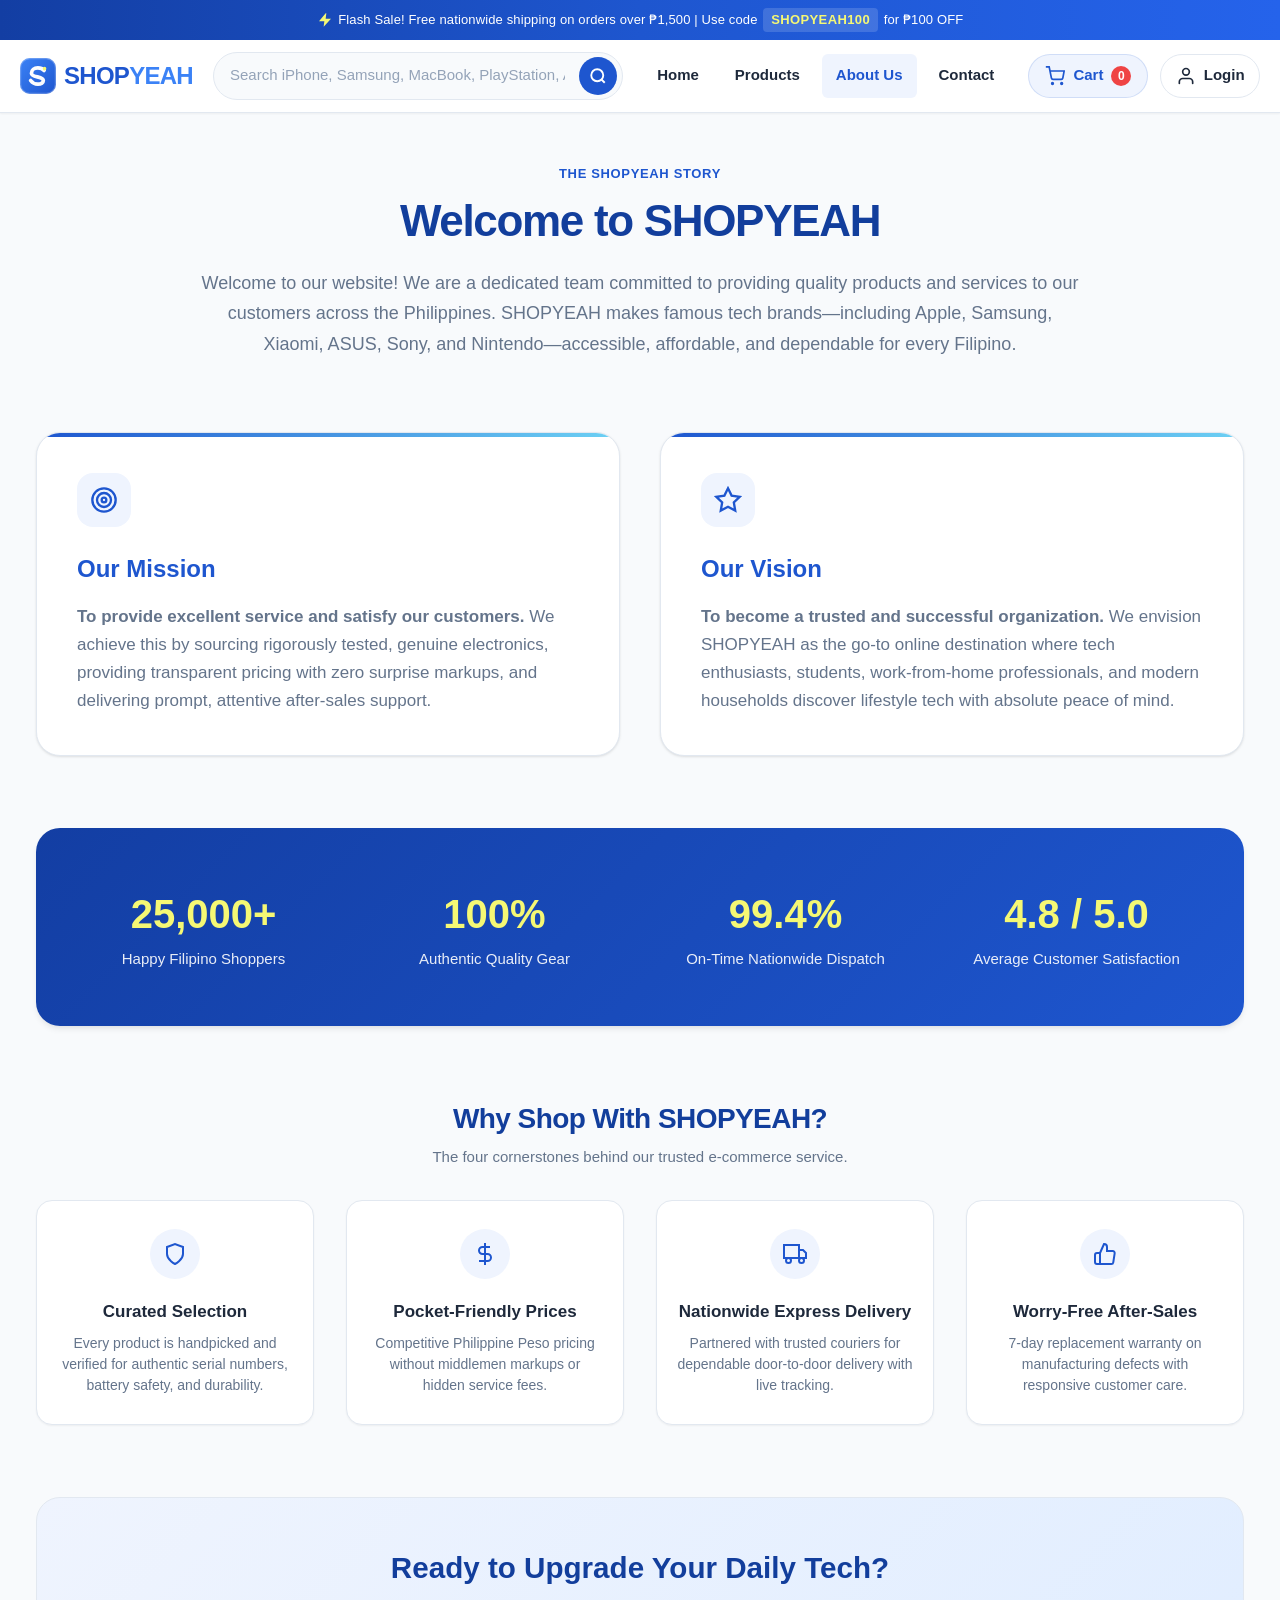
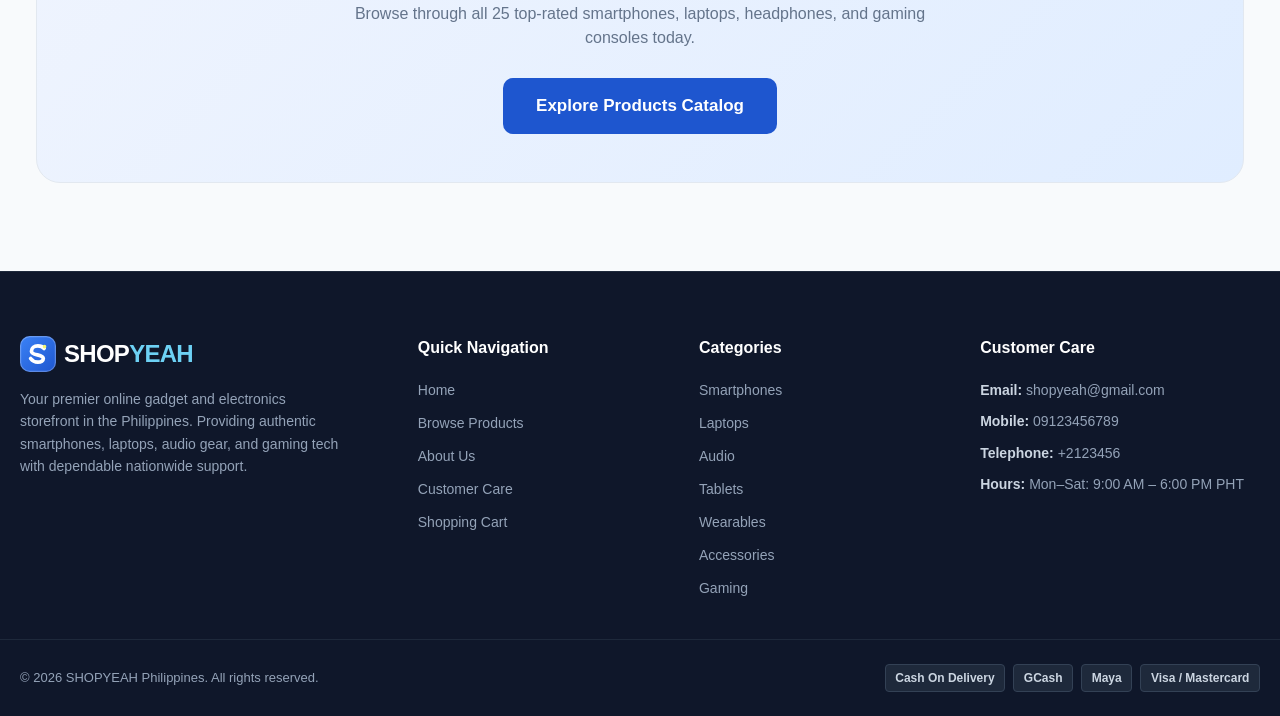
==== commit d9099c10: "refactor: update documentation, add auth and profile pages, and update UI components" ====
--- a/aboutus.html
+++ b/aboutus.html
@@ -68,15 +68,8 @@
                 </ul>
             </nav>
 
-            <!-- Header Actions -->
+            <!-- Header Actions: Cart first, Login/Account second -->
             <div class="header-actions">
-                <a href="login.html" class="account-btn" id="account-link" aria-label="Log in or create an account">
-                    <svg viewBox="0 0 24 24" aria-hidden="true">
-                        <path d="M20 21v-2a4 4 0 0 0-4-4H8a4 4 0 0 0-4 4v2"></path>
-                        <circle cx="12" cy="7" r="4"></circle>
-                    </svg>
-                    <span id="account-label">Login</span>
-                </a>
                 <a href="cart.html" class="cart-btn" aria-label="View shopping cart">
                     <svg viewBox="0 0 24 24" aria-hidden="true">
                         <circle cx="9" cy="21" r="1"></circle>
@@ -85,6 +78,13 @@
                     </svg>
                     <span>Cart</span>
                     <span id="cart-badge" class="cart-badge" aria-label="0 items in cart">0</span>
+                </a>
+                <a href="auth.html" class="account-btn" id="account-link" aria-label="Log in or create an account">
+                    <svg viewBox="0 0 24 24" aria-hidden="true">
+                        <path d="M20 21v-2a4 4 0 0 0-4-4H8a4 4 0 0 0-4 4v2"></path>
+                        <circle cx="12" cy="7" r="4"></circle>
+                    </svg>
+                    <span id="account-label">Login</span>
                 </a>
 
                 <button 
@@ -109,7 +109,7 @@
                 <li><a href="product.html">Products</a></li>
                 <li><a href="aboutus.html" class="active">About Us</a></li>
                 <li><a href="contact.html">Contact Us</a></li>
-                <li><a href="login.html" id="mobile-account-link">Login</a></li>
+                <li><a href="auth.html" id="mobile-account-link">Login</a></li>
             </ul>
             <div class="mobile-search-wrapper">
                 <form class="search-form mobile-search-form" role="search">
--- a/style.css
+++ b/style.css
@@ -50,7 +50,7 @@
   --radius-full: 9999px;
 
   /* Layout Constants */
-  --max-width: 1240px;
+  --max-width: 1460px;
   --header-height: 72px;
   --announcement-height: 38px;
   --touch-target: 44px;
@@ -455,12 +455,12 @@
   width: 100%;
   max-width: var(--max-width);
   margin: 0 auto;
-  padding: 2rem 1.25rem 3.5rem;
+  padding: 3rem 2.25rem 5.5rem;
 }
 
 /* Common Page Heading */
 .page-header {
-  margin-bottom: 2rem;
+  margin-bottom: 2.75rem;
   text-align: center;
 }
 
@@ -561,9 +561,9 @@
 .hero-banner {
   background: linear-gradient(135deg, #133ea3 0%, var(--color-primary) 55%, #1d4ed8 100%);
   border-radius: var(--radius-xl);
-  padding: 3.5rem 3rem;
+  padding: 4.5rem 3.5rem;
   color: #ffffff;
-  margin-bottom: 2.5rem;
+  margin-bottom: 4rem;
   position: relative;
   overflow: hidden;
   box-shadow: var(--shadow-lg);
@@ -680,18 +680,18 @@
 .trust-strip {
   display: grid;
   grid-template-columns: repeat(4, 1fr);
-  gap: 1.25rem;
-  margin-bottom: 3rem;
+  gap: 1.75rem;
+  margin-bottom: 4.5rem;
 }
 
 .trust-item {
   background-color: var(--color-surface);
   border: 1px solid var(--color-border);
   border-radius: var(--radius-md);
-  padding: 1.25rem;
-  display: flex;
-  align-items: center;
-  gap: 1rem;
+  padding: 1.5rem 1.35rem;
+  display: flex;
+  align-items: center;
+  gap: 1.15rem;
   box-shadow: var(--shadow-xs);
   transition: transform var(--transition-fast), box-shadow var(--transition-fast);
 }
@@ -742,13 +742,13 @@
   display: flex;
   justify-content: space-between;
   align-items: flex-end;
-  margin-bottom: 1.5rem;
+  margin-bottom: 2rem;
   flex-wrap: wrap;
-  gap: 1rem;
+  gap: 1.25rem;
 }
 
 .section-title {
-  font-size: 1.625rem;
+  font-size: 1.75rem;
   font-weight: 800;
   color: var(--color-primary-dark);
   letter-spacing: -0.02em;
@@ -766,21 +766,21 @@
 .section-subtitle {
   color: var(--color-text-muted);
   font-size: 0.9375rem;
-  margin-top: 0.25rem;
+  margin-top: 0.35rem;
 }
 
 .category-grid {
   display: grid;
   grid-template-columns: repeat(7, 1fr);
-  gap: 0.85rem;
-  margin-bottom: 3.5rem;
+  gap: 1.25rem;
+  margin-bottom: 4.5rem;
 }
 
 .category-card {
   background-color: var(--color-surface);
   border: 1px solid var(--color-border);
   border-radius: var(--radius-lg);
-  padding: 1.5rem 1rem;
+  padding: 1.75rem 1.15rem;
   text-align: center;
   display: flex;
   flex-direction: column;
@@ -981,15 +981,15 @@
 .product-grid {
   display: grid;
   grid-template-columns: repeat(4, 1fr);
-  gap: 1.5rem;
-  margin-bottom: 2.5rem;
+  gap: 2rem;
+  margin-bottom: 4.5rem;
 }
 
 .product-card {
   background-color: var(--color-surface);
   border: 1px solid var(--color-border);
   border-radius: var(--radius-lg);
-  padding: 1rem;
+  padding: 1.25rem;
   display: flex;
   flex-direction: column;
   position: relative;
@@ -1242,7 +1242,7 @@
 .cart-layout {
   display: grid;
   grid-template-columns: 1.4fr 0.8fr;
-  gap: 2rem;
+  gap: 2.75rem;
   align-items: flex-start;
 }
 
@@ -1361,13 +1361,30 @@
 }
 
 .qty-input {
-  width: 40px;
+  width: 44px;
   height: 34px;
   border: none;
   background: transparent;
   text-align: center;
   font-weight: 700;
   font-size: 0.9375rem;
+  font-family: inherit;
+  color: var(--color-text);
+  -moz-appearance: textfield;
+  appearance: textfield;
+}
+
+.qty-input:focus-visible {
+  outline: 2px solid var(--color-primary);
+  outline-offset: -2px;
+  background-color: var(--color-primary-light);
+  border-radius: var(--radius-xs);
+}
+
+.qty-input::-webkit-outer-spin-button,
+.qty-input::-webkit-inner-spin-button {
+  -webkit-appearance: none;
+  margin: 0;
 }
 
 .cart-item-subtotal {
@@ -1695,7 +1712,7 @@
 .contact-layout {
   display: grid;
   grid-template-columns: 0.9fr 1.1fr;
-  gap: 2.5rem;
+  gap: 3.5rem;
   align-items: flex-start;
 }
 
@@ -1785,8 +1802,8 @@
    -------------------------------------------------------------------------- */
 .about-hero {
   text-align: center;
-  max-width: 800px;
-  margin: 0 auto 3.5rem;
+  max-width: 880px;
+  margin: 0 auto 4.5rem;
 }
 
 .about-hero-tag {
@@ -1817,8 +1834,8 @@
 .mission-vision-grid {
   display: grid;
   grid-template-columns: 1fr 1fr;
-  gap: 2rem;
-  margin-bottom: 3.5rem;
+  gap: 2.5rem;
+  margin-bottom: 4.5rem;
 }
 
 .mv-card {
@@ -1878,12 +1895,12 @@
   background: linear-gradient(135deg, #133ea3 0%, var(--color-primary) 100%);
   color: #ffffff;
   border-radius: var(--radius-xl);
-  padding: 3rem 2rem;
+  padding: 3.5rem 2.5rem;
   display: grid;
   grid-template-columns: repeat(4, 1fr);
-  gap: 2rem;
+  gap: 2.25rem;
   text-align: center;
-  margin-bottom: 3.5rem;
+  margin-bottom: 4.5rem;
   box-shadow: var(--shadow-md);
 }
 
@@ -1903,8 +1920,8 @@
 .why-shop-grid {
   display: grid;
   grid-template-columns: repeat(4, 1fr);
-  gap: 1.5rem;
-  margin-bottom: 3.5rem;
+  gap: 2rem;
+  margin-bottom: 4.5rem;
 }
 
 .why-card {
@@ -2120,9 +2137,9 @@
   background-color: var(--color-surface);
   border: 1px solid var(--color-border);
   border-radius: var(--radius-xl);
-  padding: 2.5rem 2rem;
+  padding: 4rem 2.5rem;
   text-align: center;
-  margin-top: 3rem;
+  margin-top: 4.5rem;
   box-shadow: var(--shadow-sm);
 }
 
@@ -3075,10 +3092,36 @@
   cursor: not-allowed;
 }
 
-.pd-qty-value {
+.pd-qty-value,
+.pd-qty-input {
   min-width: 2.75rem;
   text-align: center;
   font-weight: 700;
+}
+
+.pd-qty-input {
+  width: 3.25rem;
+  height: var(--touch-target);
+  border: none;
+  background: transparent;
+  font-size: 1rem;
+  font-family: inherit;
+  color: var(--color-text);
+  -moz-appearance: textfield;
+  appearance: textfield;
+}
+
+.pd-qty-input:focus-visible {
+  outline: 2px solid var(--color-primary);
+  outline-offset: -2px;
+  background-color: var(--color-primary-light);
+  border-radius: var(--radius-xs);
+}
+
+.pd-qty-input::-webkit-outer-spin-button,
+.pd-qty-input::-webkit-inner-spin-button {
+  -webkit-appearance: none;
+  margin: 0;
 }
 
 /* Sticky action area */
@@ -3612,3 +3655,329 @@
     font-size: 16px;
   }
 }
+
+
+/* ==========================================================================
+   Profile & Account Settings Page (profile.html)
+   ========================================================================== */
+.profile-page-header {
+  margin-bottom: 2.5rem;
+}
+
+.profile-layout {
+  display: grid;
+  grid-template-columns: 320px 1fr;
+  gap: 2rem;
+  align-items: start;
+}
+
+.profile-sidebar {
+  background-color: var(--color-surface);
+  border: 1px solid var(--color-border);
+  border-radius: var(--radius-lg);
+  padding: 1.75rem;
+  box-shadow: var(--shadow-sm);
+  display: flex;
+  flex-direction: column;
+  gap: 1.5rem;
+}
+
+.profile-user-summary {
+  display: flex;
+  flex-direction: column;
+  align-items: center;
+  text-align: center;
+  padding-bottom: 1.25rem;
+  border-bottom: 1px solid var(--color-border);
+}
+
+.profile-avatar {
+  width: 76px;
+  height: 76px;
+  border-radius: var(--radius-full);
+  background: linear-gradient(135deg, var(--color-secondary), var(--color-primary));
+  color: #ffffff;
+  display: flex;
+  align-items: center;
+  justify-content: center;
+  font-size: 1.625rem;
+  font-weight: 800;
+  letter-spacing: 0.05em;
+  margin-bottom: 0.85rem;
+  box-shadow: var(--shadow-md);
+}
+
+.profile-user-name {
+  font-size: 1.15rem;
+  font-weight: 700;
+  color: var(--color-text);
+  margin-bottom: 0.2rem;
+}
+
+.profile-user-email {
+  font-size: 0.875rem;
+  color: var(--color-text-muted);
+  word-break: break-all;
+  margin-bottom: 0.65rem;
+}
+
+.profile-badge-tier {
+  display: inline-flex;
+  align-items: center;
+  background-color: var(--color-primary-light);
+  color: var(--color-primary);
+  font-size: 0.75rem;
+  font-weight: 700;
+  text-transform: uppercase;
+  letter-spacing: 0.04em;
+  padding: 0.2rem 0.65rem;
+  border-radius: var(--radius-full);
+  border: 1px solid rgba(30, 86, 207, 0.2);
+}
+
+.profile-nav {
+  display: flex;
+  flex-direction: column;
+  gap: 0.4rem;
+}
+
+.profile-nav-btn {
+  display: flex;
+  align-items: center;
+  gap: 0.75rem;
+  width: 100%;
+  padding: 0.75rem 1rem;
+  border: none;
+  background: transparent;
+  color: var(--color-text-muted);
+  font-size: 0.9375rem;
+  font-weight: 600;
+  border-radius: var(--radius-md);
+  cursor: pointer;
+  text-align: left;
+  transition: all var(--transition-fast);
+}
+
+.profile-nav-btn:hover {
+  background-color: var(--color-surface-hover);
+  color: var(--color-text);
+}
+
+.profile-nav-btn.active {
+  background-color: var(--color-primary-light);
+  color: var(--color-primary);
+  font-weight: 700;
+}
+
+.profile-nav-btn svg {
+  flex-shrink: 0;
+}
+
+.profile-sidebar-actions {
+  display: flex;
+  flex-direction: column;
+  gap: 0.65rem;
+  padding-top: 1.25rem;
+  border-top: 1px solid var(--color-border);
+}
+
+.profile-main-panel {
+  background-color: var(--color-surface);
+  border: 1px solid var(--color-border);
+  border-radius: var(--radius-lg);
+  padding: 2.25rem;
+  box-shadow: var(--shadow-sm);
+  min-height: 520px;
+}
+
+.profile-tab-content {
+  display: block;
+}
+
+.profile-tab-content[hidden] {
+  display: none !important;
+}
+
+.profile-card-header {
+  margin-bottom: 1.75rem;
+  padding-bottom: 1.25rem;
+  border-bottom: 1px solid var(--color-border);
+}
+
+.profile-section-title {
+  font-size: 1.5rem;
+  font-weight: 800;
+  color: var(--color-primary-dark);
+  letter-spacing: -0.02em;
+  margin-bottom: 0.35rem;
+}
+
+.profile-section-desc {
+  color: var(--color-text-muted);
+  font-size: 0.9375rem;
+}
+
+.profile-form {
+  display: flex;
+  flex-direction: column;
+  gap: 1.25rem;
+}
+
+.form-grid-2 {
+  display: grid;
+  grid-template-columns: repeat(2, 1fr);
+  gap: 1.25rem;
+}
+
+.form-help-text {
+  display: block;
+  font-size: 0.75rem;
+  color: var(--color-text-light);
+  margin-top: 0.35rem;
+}
+
+.form-actions-row {
+  display: flex;
+  justify-content: flex-start;
+  margin-top: 0.75rem;
+}
+
+.profile-subsection-title {
+  font-size: 1.125rem;
+  font-weight: 700;
+  color: var(--color-text);
+  margin-bottom: 1rem;
+}
+
+.profile-divider {
+  border: none;
+  border-top: 1px solid var(--color-border);
+  margin: 2rem 0;
+}
+
+/* Orders List in Profile */
+.orders-list-container {
+  display: flex;
+  flex-direction: column;
+  gap: 1.25rem;
+}
+
+.order-history-card {
+  background-color: var(--color-bg);
+  border: 1px solid var(--color-border);
+  border-radius: var(--radius-md);
+  padding: 1.35rem;
+  display: flex;
+  flex-direction: column;
+  gap: 1rem;
+  transition: box-shadow var(--transition-fast);
+}
+
+.order-history-card:hover {
+  box-shadow: var(--shadow-xs);
+  border-color: #cbd5e1;
+}
+
+.order-card-header {
+  display: flex;
+  justify-content: space-between;
+  align-items: center;
+  flex-wrap: wrap;
+  gap: 0.5rem;
+}
+
+.order-card-id {
+  font-weight: 800;
+  color: var(--color-primary);
+  font-size: 1rem;
+}
+
+.order-card-date {
+  font-size: 0.8125rem;
+  color: var(--color-text-muted);
+  margin-left: 0.35rem;
+}
+
+.order-status-badge {
+  font-size: 0.75rem;
+  font-weight: 700;
+  text-transform: uppercase;
+  letter-spacing: 0.05em;
+  padding: 0.25rem 0.65rem;
+  border-radius: var(--radius-full);
+}
+
+.order-status-delivered {
+  background-color: var(--color-success-light);
+  color: var(--color-success);
+}
+
+.order-status-processing {
+  background-color: #fef3c7;
+  color: #b45309;
+}
+
+.order-items-list {
+  display: flex;
+  flex-direction: column;
+  gap: 0.5rem;
+  padding: 0.75rem 0;
+  border-top: 1px dashed var(--color-border);
+  border-bottom: 1px dashed var(--color-border);
+}
+
+.order-item-snippet {
+  display: flex;
+  align-items: center;
+  justify-content: space-between;
+  font-size: 0.875rem;
+}
+
+.order-item-name {
+  font-weight: 600;
+  color: var(--color-text);
+  flex: 1;
+}
+
+.order-item-qty {
+  color: var(--color-text-muted);
+  padding: 0 1rem;
+}
+
+.order-item-price {
+  font-weight: 700;
+  color: var(--color-text);
+}
+
+.order-card-footer {
+  display: flex;
+  justify-content: space-between;
+  align-items: center;
+  font-size: 0.875rem;
+  flex-wrap: wrap;
+  gap: 0.5rem;
+}
+
+.order-card-payment {
+  color: var(--color-text-muted);
+}
+
+.order-card-total {
+  font-size: 1rem;
+  color: var(--color-primary-dark);
+}
+
+@media (max-width: 900px) {
+  .profile-layout {
+    grid-template-columns: 1fr;
+  }
+
+  .profile-main-panel {
+    min-height: auto;
+    padding: 1.5rem;
+  }
+
+  .form-grid-2 {
+    grid-template-columns: 1fr;
+  }
+}
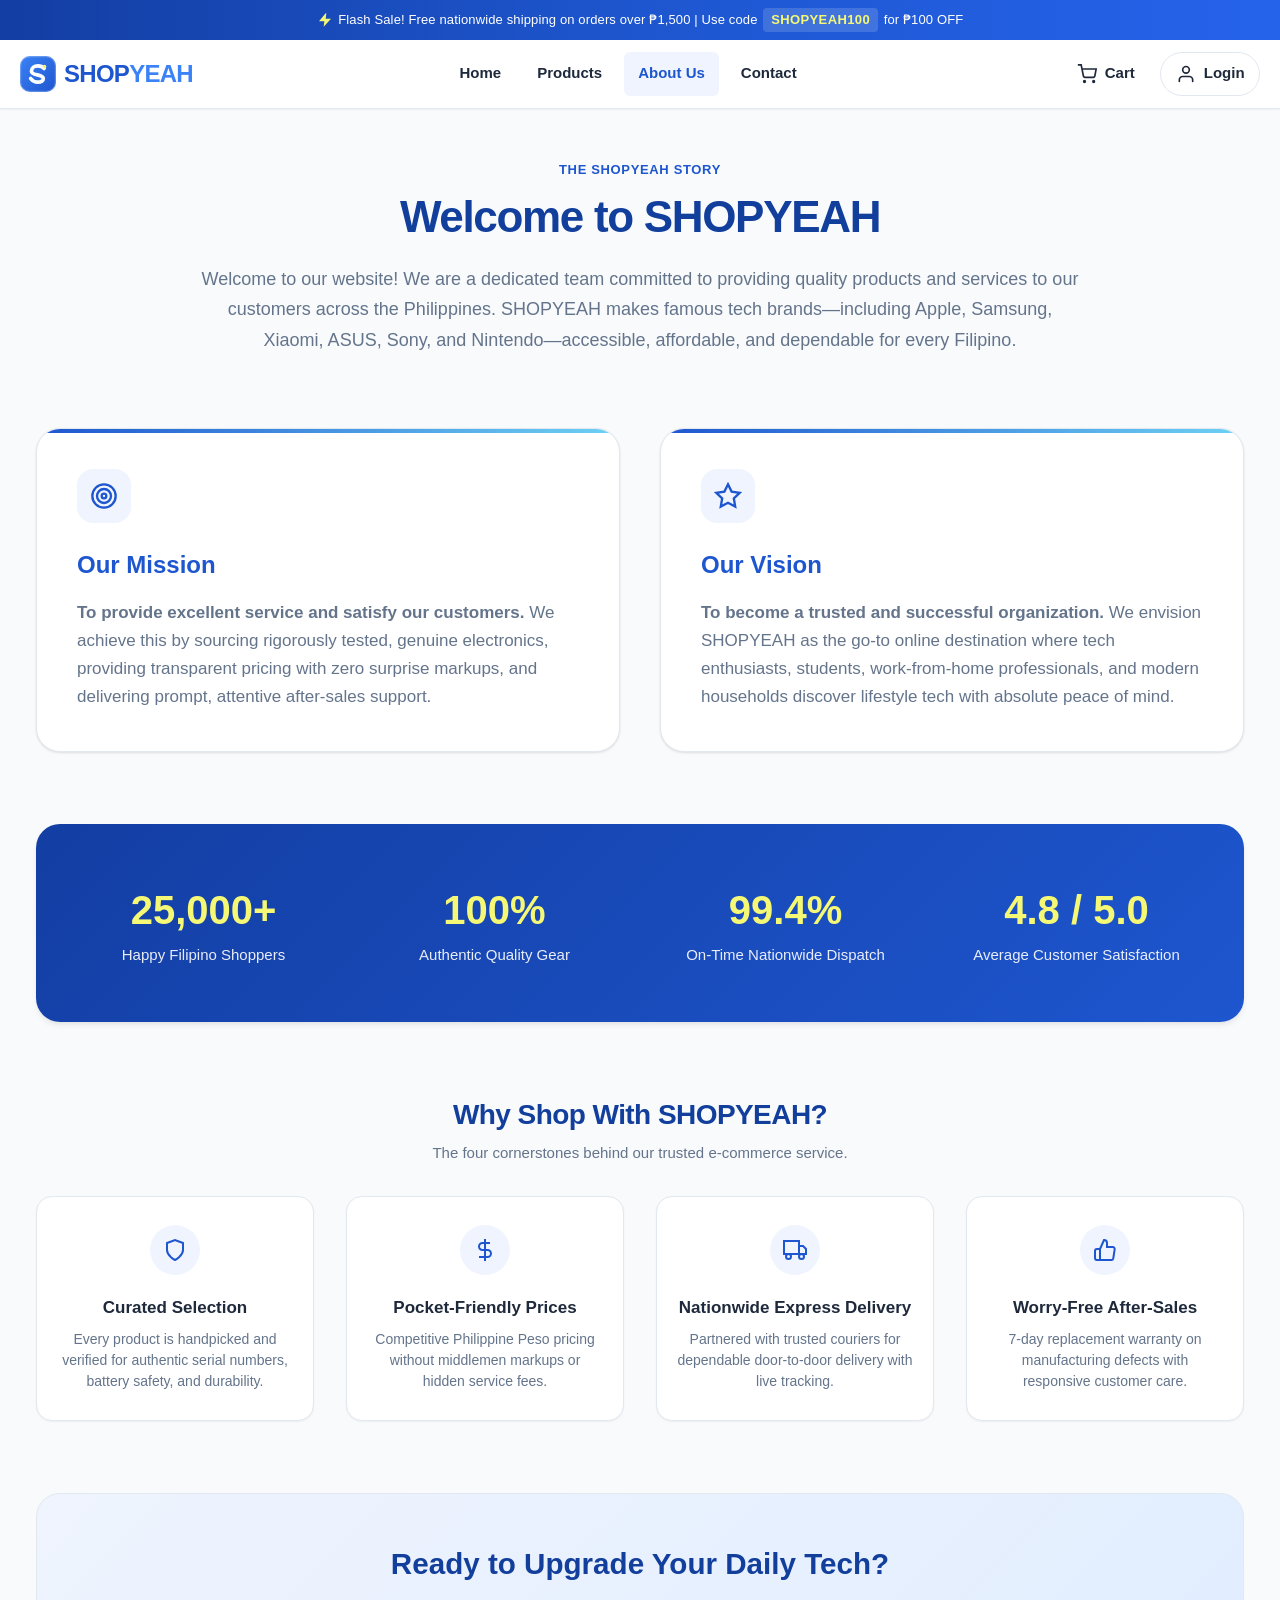
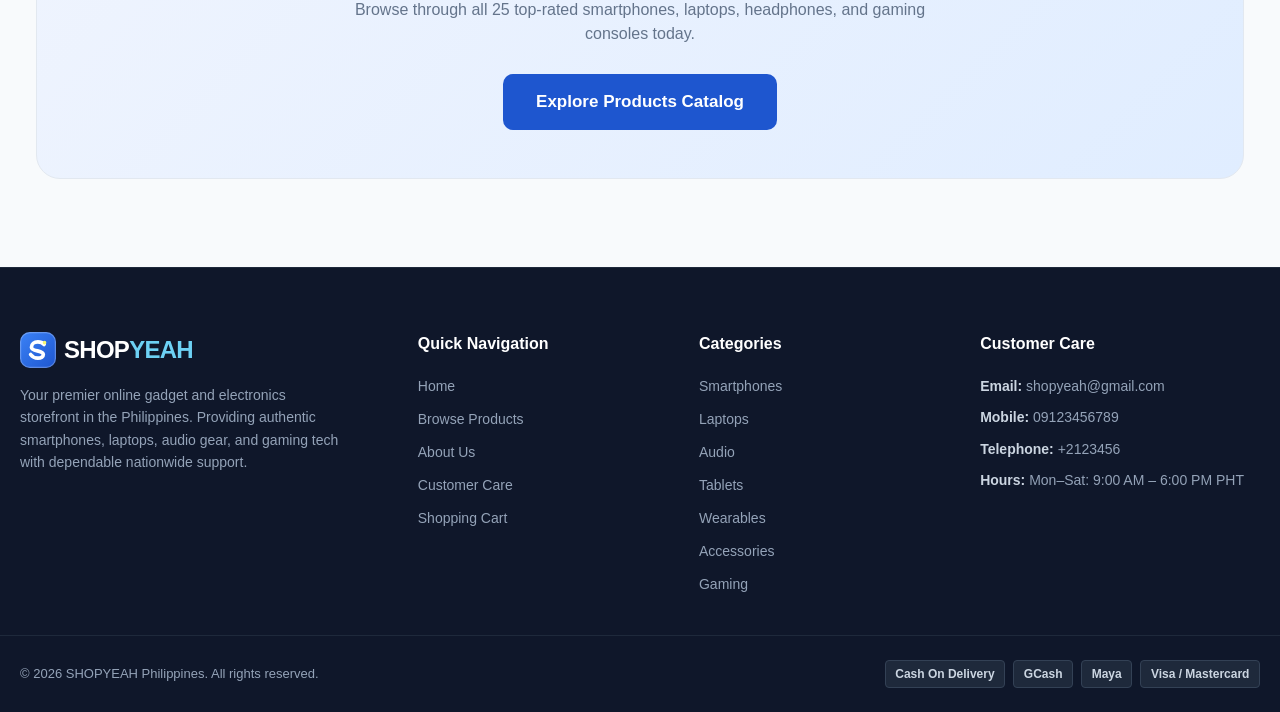
==== commit 8870c378: "feat: improve checkout flow, order handling, and profile tab navigation" ====
--- a/aboutus.html
+++ b/aboutus.html
@@ -38,26 +38,6 @@
                 <span>SHOP<span class="brand-highlight">YEAH</span></span>
             </a>
 
-            <!-- Integrated Header Search Bar -->
-            <div class="header-search">
-                <form class="search-form header-search-form" role="search">
-                    <input 
-                        type="search" 
-                        class="search-input" 
-                        name="q" 
-                        placeholder="Search iPhone, Samsung, MacBook, PlayStation, AirPods..." 
-                        aria-label="Search products" 
-                        autocomplete="off" 
-                    />
-                    <button type="submit" class="search-btn" aria-label="Submit search">
-                        <svg viewBox="0 0 24 24" aria-hidden="true">
-                            <circle cx="11" cy="11" r="8"></circle>
-                            <line x1="21" y1="21" x2="16.65" y2="16.65"></line>
-                        </svg>
-                    </button>
-                </form>
-            </div>
-
             <!-- Desktop Navigation -->
             <nav aria-label="Main Navigation">
                 <ul class="nav-links">
@@ -111,23 +91,6 @@
                 <li><a href="contact.html">Contact Us</a></li>
                 <li><a href="auth.html" id="mobile-account-link">Login</a></li>
             </ul>
-            <div class="mobile-search-wrapper">
-                <form class="search-form mobile-search-form" role="search">
-                    <input 
-                        type="search" 
-                        class="search-input" 
-                        name="q" 
-                        placeholder="Search iPhone, MacBook, Sony..." 
-                        aria-label="Search products on mobile" 
-                    />
-                    <button type="submit" class="search-btn" aria-label="Search">
-                        <svg viewBox="0 0 24 24" aria-hidden="true">
-                            <circle cx="11" cy="11" r="8"></circle>
-                            <line x1="21" y1="21" x2="16.65" y2="16.65"></line>
-                        </svg>
-                    </button>
-                </form>
-            </div>
         </div>
     </header>
 
--- a/style.css
+++ b/style.css
@@ -307,26 +307,21 @@
   display: flex;
   align-items: center;
   gap: 0.5rem;
-  background-color: var(--color-primary-light);
-  color: var(--color-primary);
-  padding: 0.5rem 1rem;
-  border-radius: var(--radius-full);
+  background-color: transparent;
+  color: var(--color-text);
+  padding: 0.5rem 0.85rem;
+  border-radius: var(--radius-sm);
   font-weight: 600;
   font-size: 0.9375rem;
-  border: 1px solid rgba(30, 86, 207, 0.15);
+  border: none;
   transition: all var(--transition-fast);
   min-height: var(--touch-target);
   position: relative;
 }
 
-.cart-btn:hover {
-  background-color: var(--color-primary);
-  color: #ffffff;
-  border-color: var(--color-primary);
-}
-
-.cart-btn:hover .cart-badge {
-  background-color: #ffffff;
+.cart-btn:hover,
+.cart-btn.active {
+  background-color: var(--color-primary-light);
   color: var(--color-primary);
 }
 
@@ -336,21 +331,11 @@
   fill: none;
   stroke: currentColor;
   stroke-width: 2;
+  transition: stroke var(--transition-fast);
 }
 
 .cart-badge {
-  background-color: var(--color-sale);
-  color: #ffffff;
-  font-size: 0.75rem;
-  font-weight: 700;
-  min-width: 20px;
-  height: 20px;
-  border-radius: var(--radius-full);
-  display: inline-flex;
-  align-items: center;
-  justify-content: center;
-  padding: 0 4px;
-  transition: background-color var(--transition-fast), color var(--transition-fast);
+  display: none !important;
 }
 
 /* Hamburger Toggle Button */
@@ -843,115 +828,171 @@
   background-color: var(--color-surface);
   border: 1px solid var(--color-border);
   border-radius: var(--radius-lg);
-  padding: 1.25rem;
-  margin-bottom: 2rem;
-  box-shadow: var(--shadow-xs);
+  padding: 1.25rem 1.5rem;
+  margin-bottom: 2.25rem;
+  box-shadow: var(--shadow-sm);
   display: flex;
   flex-direction: column;
   gap: 1.25rem;
 }
 
-/* Category Filter Pills */
+/* Top Controls Row: Sort by (Left), Search Bar (Center), Product Count (Right) */
+.catalog-top-controls {
+  display: flex;
+  align-items: center;
+  justify-content: space-between;
+  gap: 1.25rem;
+  width: 100%;
+}
+
+.catalog-sort-group {
+  display: flex;
+  align-items: center;
+  gap: 0.5rem;
+  flex-shrink: 0;
+}
+
+.catalog-sort-label {
+  font-size: 0.875rem;
+  font-weight: 600;
+  color: var(--color-text-muted);
+  white-space: nowrap;
+}
+
+.catalog-sort-select {
+  padding: 0.55rem 2rem 0.55rem 0.85rem;
+  background-color: var(--color-bg);
+  border: 1px solid var(--color-border);
+  border-radius: var(--radius-md);
+  font-size: 0.875rem;
+  font-weight: 600;
+  color: var(--color-text);
+  cursor: pointer;
+  appearance: none;
+  background-image: url("data:image/svg+xml,%3Csvg xmlns='http://www.w3.org/2000/svg' width='16' height='16' viewBox='0 0 24 24' fill='none' stroke='%2364748b' stroke-width='2' stroke-linecap='round' stroke-linejoin='round'%3E%3Cpolyline points='6 9 12 15 18 9'%3E%3C/polyline%3E%3C/svg%3E");
+  background-repeat: no-repeat;
+  background-position: right 0.65rem center;
+  transition: all var(--transition-fast);
+}
+
+.catalog-sort-select:focus {
+  outline: none;
+  border-color: var(--color-primary);
+  box-shadow: 0 0 0 3px rgba(30, 86, 207, 0.12);
+}
+
+.catalog-search-box {
+  flex: 1;
+  max-width: 540px;
+  position: relative;
+  display: flex;
+  align-items: center;
+}
+
+.catalog-search-icon {
+  position: absolute;
+  left: 1.15rem;
+  width: 20px;
+  height: 20px;
+  fill: none;
+  stroke: var(--color-text-light);
+  stroke-width: 2.2;
+  pointer-events: none;
+  transition: stroke var(--transition-fast);
+}
+
+.catalog-search-box:focus-within .catalog-search-icon {
+  stroke: var(--color-primary);
+}
+
+.catalog-search-input {
+  width: 100%;
+  padding: 0.75rem 2.75rem 0.75rem 3rem;
+  background-color: var(--color-bg);
+  border: 1.5px solid var(--color-border);
+  border-radius: var(--radius-md);
+  font-size: 0.95rem;
+  font-weight: 500;
+  color: var(--color-text);
+  box-shadow: inset 0 1px 2px rgba(0, 0, 0, 0.03);
+  transition: all var(--transition-fast);
+}
+
+.catalog-search-input:focus {
+  outline: none;
+  border-color: var(--color-primary);
+  background-color: #ffffff;
+  box-shadow: 0 0 0 3px rgba(30, 86, 207, 0.15);
+}
+
+.catalog-search-clear {
+  position: absolute;
+  right: 0.85rem;
+  background: transparent;
+  border: none;
+  cursor: pointer;
+  color: var(--color-text-light);
+  display: none;
+  padding: 5px;
+  border-radius: var(--radius-full);
+  align-items: center;
+  justify-content: center;
+  transition: all var(--transition-fast);
+}
+
+.catalog-search-clear:hover {
+  color: var(--color-text);
+  background-color: var(--color-border);
+}
+
+.catalog-search-clear.visible {
+  display: inline-flex;
+}
+
+.product-count-meta {
+  font-size: 0.875rem;
+  font-weight: 600;
+  color: var(--color-text-muted);
+  white-space: nowrap;
+  flex-shrink: 0;
+  text-align: right;
+}
+
+/* Category Filter Pills (Arranged Appropriately Below Search Bar) */
 .category-filter-pills {
   display: flex;
-  gap: 0.5rem;
-  overflow-x: auto;
-  padding-bottom: 0.25rem;
-  scrollbar-width: thin;
-  -webkit-overflow-scrolling: touch;
+  gap: 0.65rem;
+  flex-wrap: wrap;
+  align-items: center;
+  padding-top: 1rem;
+  border-top: 1px solid var(--color-border);
 }
 
 .filter-pill {
   background-color: var(--color-bg);
   border: 1px solid var(--color-border);
   border-radius: var(--radius-full);
-  padding: 0.5rem 1rem;
+  padding: 0.55rem 1.15rem;
   font-size: 0.875rem;
   font-weight: 600;
   color: var(--color-text-muted);
   cursor: pointer;
   white-space: nowrap;
   transition: all var(--transition-fast);
-  min-height: 38px;
+  min-height: 40px;
 }
 
 .filter-pill:hover {
-  border-color: var(--color-secondary);
+  border-color: var(--color-primary);
   color: var(--color-primary);
+  background-color: var(--color-primary-light);
 }
 
 .filter-pill.active {
   background-color: var(--color-primary);
   color: #ffffff;
   border-color: var(--color-primary);
-  box-shadow: var(--shadow-xs);
-}
-
-.toolbar-controls {
-  display: flex;
-  justify-content: space-between;
-  align-items: center;
-  gap: 1rem;
-  flex-wrap: wrap;
-}
-
-.catalog-search-box {
-  flex: 1;
-  max-width: 380px;
-  position: relative;
-  display: flex;
-  align-items: center;
-}
-
-.catalog-search-input {
-  width: 100%;
-  padding: 0.6rem 2.25rem 0.6rem 1rem;
-  background-color: var(--color-bg);
-  border: 1px solid var(--color-border);
-  border-radius: var(--radius-md);
-  font-size: 0.9375rem;
-}
-
-.catalog-search-input:focus {
-  outline: none;
-  border-color: var(--color-primary);
-  background-color: #ffffff;
-  box-shadow: 0 0 0 3px rgba(30, 86, 207, 0.12);
-}
-
-.catalog-search-clear {
-  position: absolute;
-  right: 0.5rem;
-  background: transparent;
-  border: none;
-  cursor: pointer;
-  color: var(--color-text-light);
-  display: none;
-  padding: 4px;
-  align-items: center;
-  justify-content: center;
-  transition: color var(--transition-fast);
-}
-
-.catalog-search-clear:hover {
-  color: var(--color-text);
-}
-
-.catalog-search-clear.visible {
-  display: inline-flex;
-}
-
-.catalog-sort-group {
-  display: flex;
-  align-items: center;
-  gap: 0.5rem;
-}
-
-.catalog-sort-label {
-  font-size: 0.875rem;
-  font-weight: 600;
-  color: var(--color-text-muted);
-  white-space: nowrap;
+  box-shadow: 0 2px 6px rgba(30, 86, 207, 0.25);
 }
 
 .catalog-sort-select {
@@ -2420,26 +2461,39 @@
     padding: 1rem 0.85rem;
   }
 
-  .toolbar-controls {
-    flex-direction: column;
-    align-items: stretch;
-    gap: 0.75rem;
+  .catalog-top-controls {
+    flex-wrap: wrap;
+    gap: 0.85rem;
   }
 
   .catalog-search-box {
+    order: 1;
     max-width: 100%;
+    width: 100%;
+  }
+
+  .catalog-search-input {
+    font-size: 0.9375rem;
+    padding: 0.75rem 2.5rem 0.75rem 2.75rem;
+  }
+
+  .catalog-search-icon {
+    left: 0.85rem;
+    width: 18px;
+    height: 18px;
   }
 
   .catalog-sort-group {
+    order: 2;
     display: flex;
     align-items: center;
-    justify-content: space-between;
-    width: 100%;
-  }
-
-  .catalog-sort-select {
-    flex: 1;
-    max-width: calc(100% - 70px);
+    gap: 0.5rem;
+  }
+
+  .product-count-meta {
+    order: 3;
+    margin-left: auto;
+    font-size: 0.8125rem;
   }
 }
 
@@ -2760,11 +2814,6 @@
   .brand-logo svg {
     width: 24px;
     height: 24px;
-  }
-
-  /* Compact Cart Button: show icon and count badge only on ultra-narrow screens */
-  .cart-btn span:not(.cart-badge) {
-    display: none;
   }
 
   .cart-btn {
